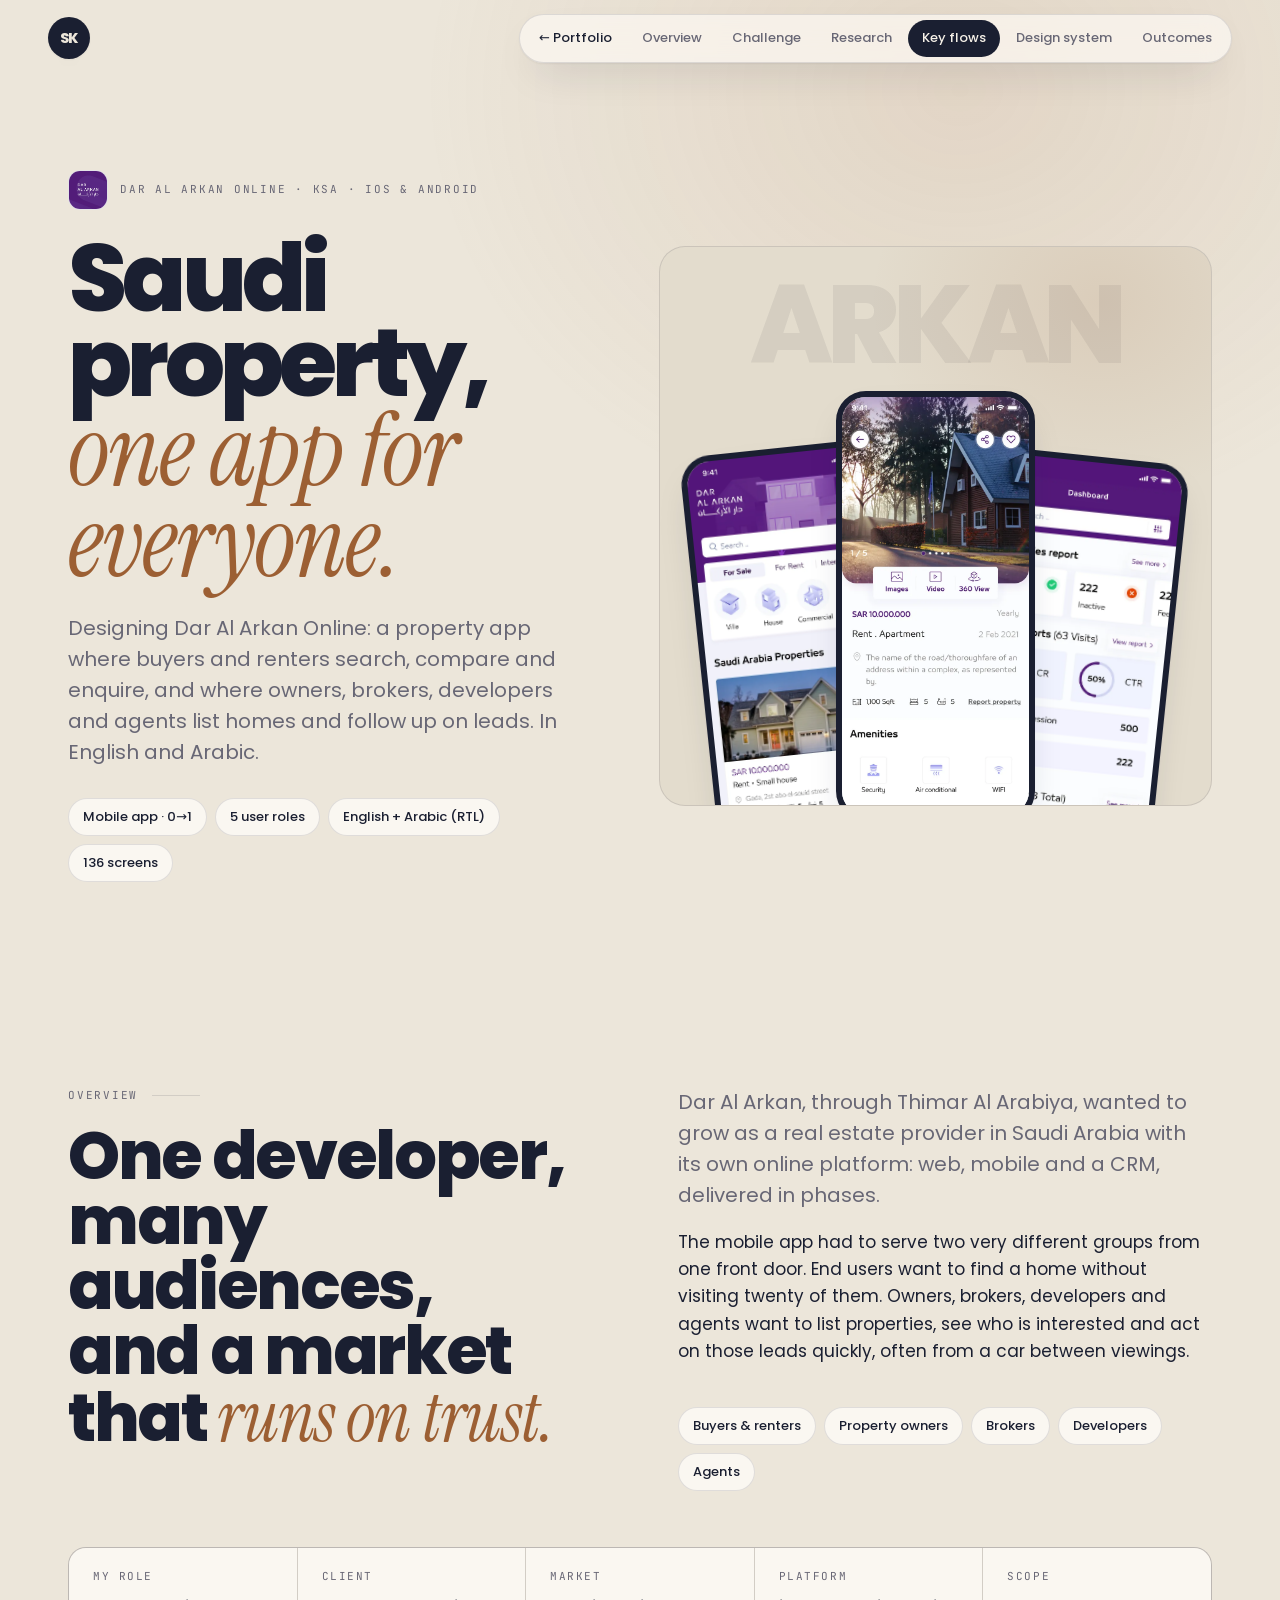
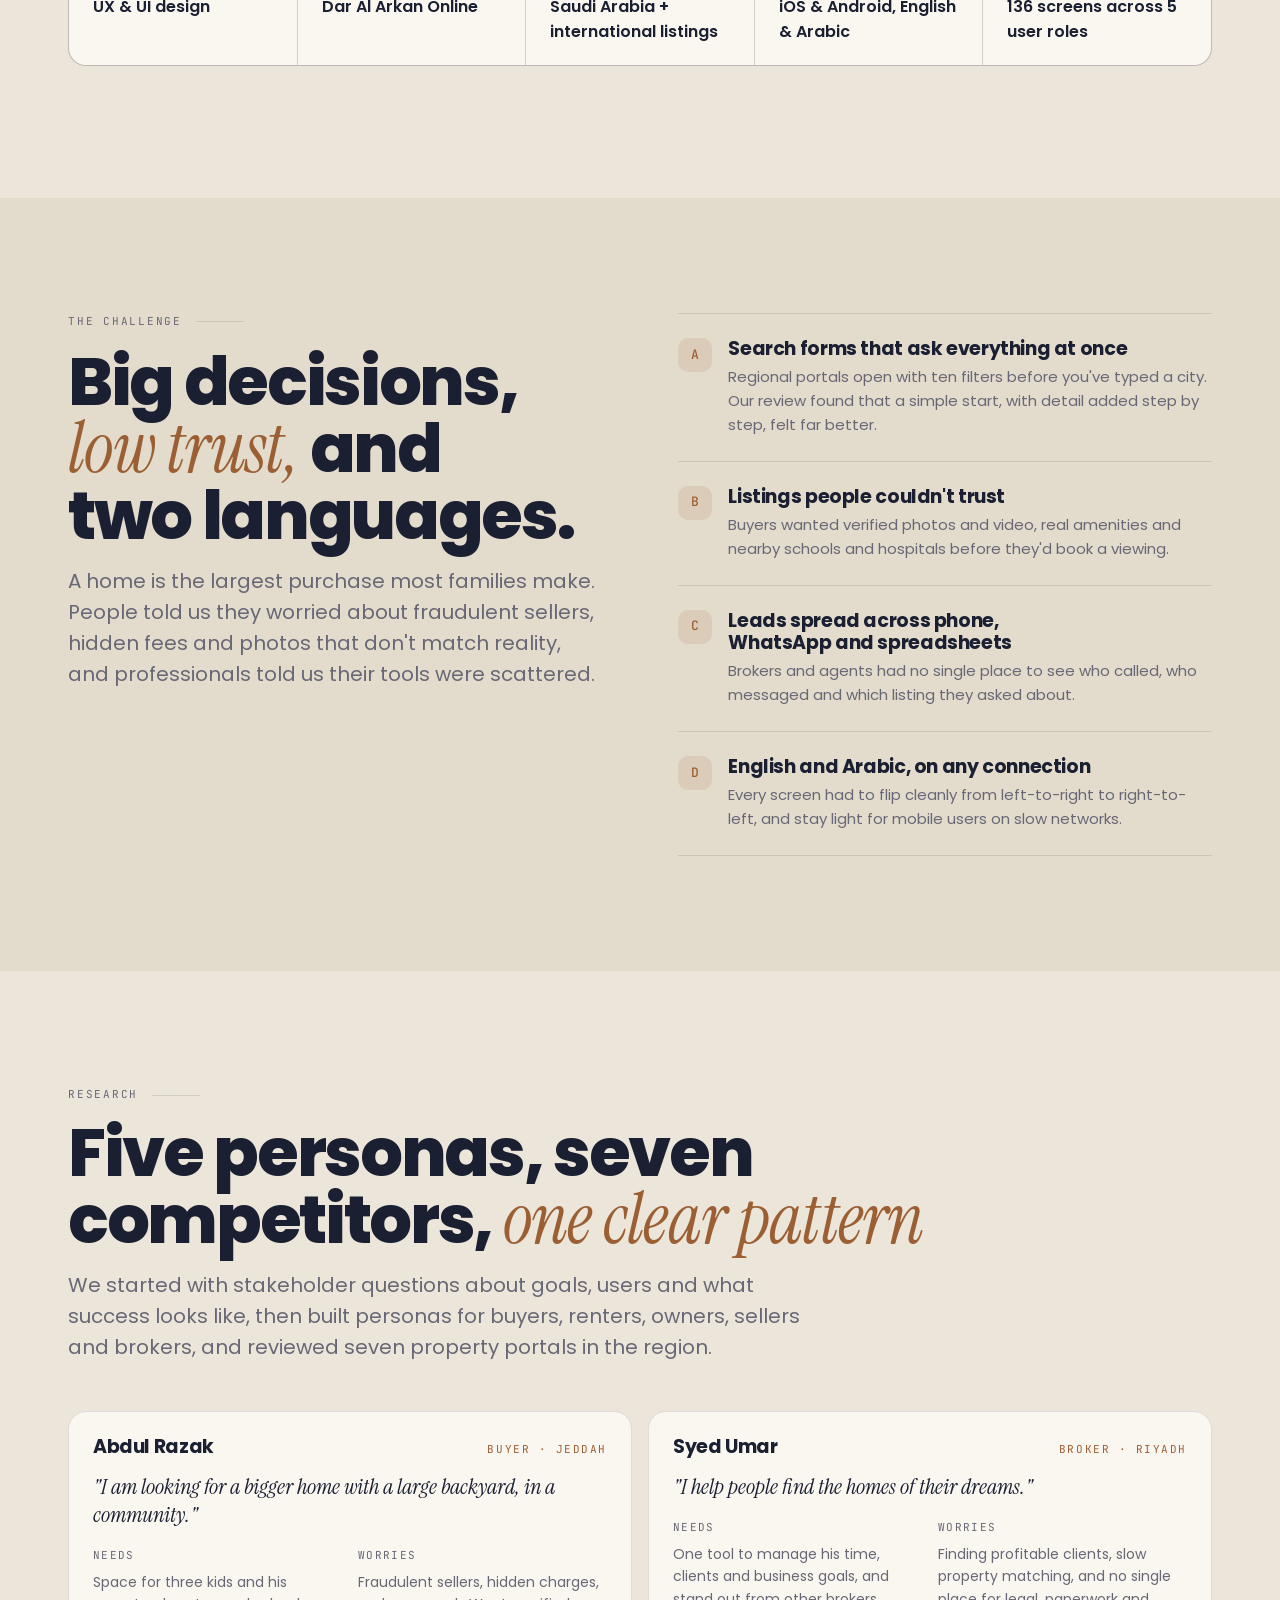
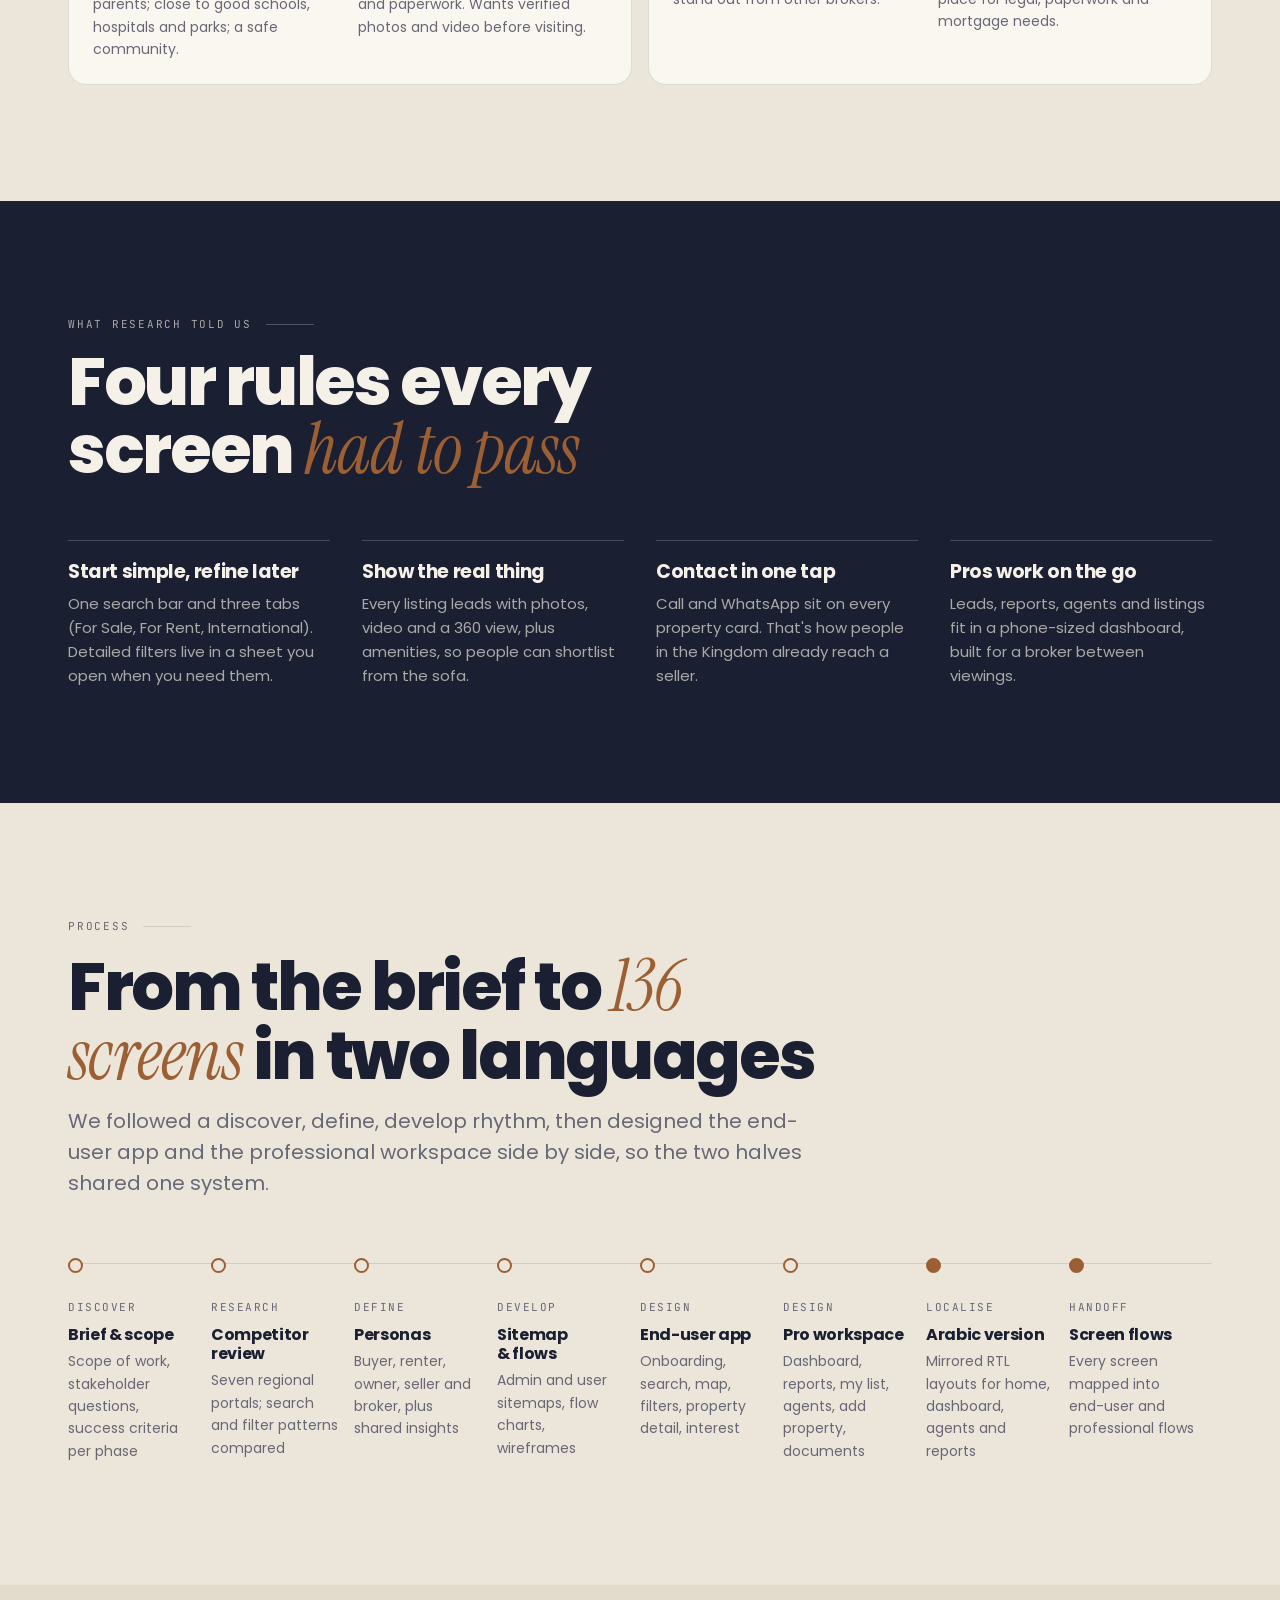
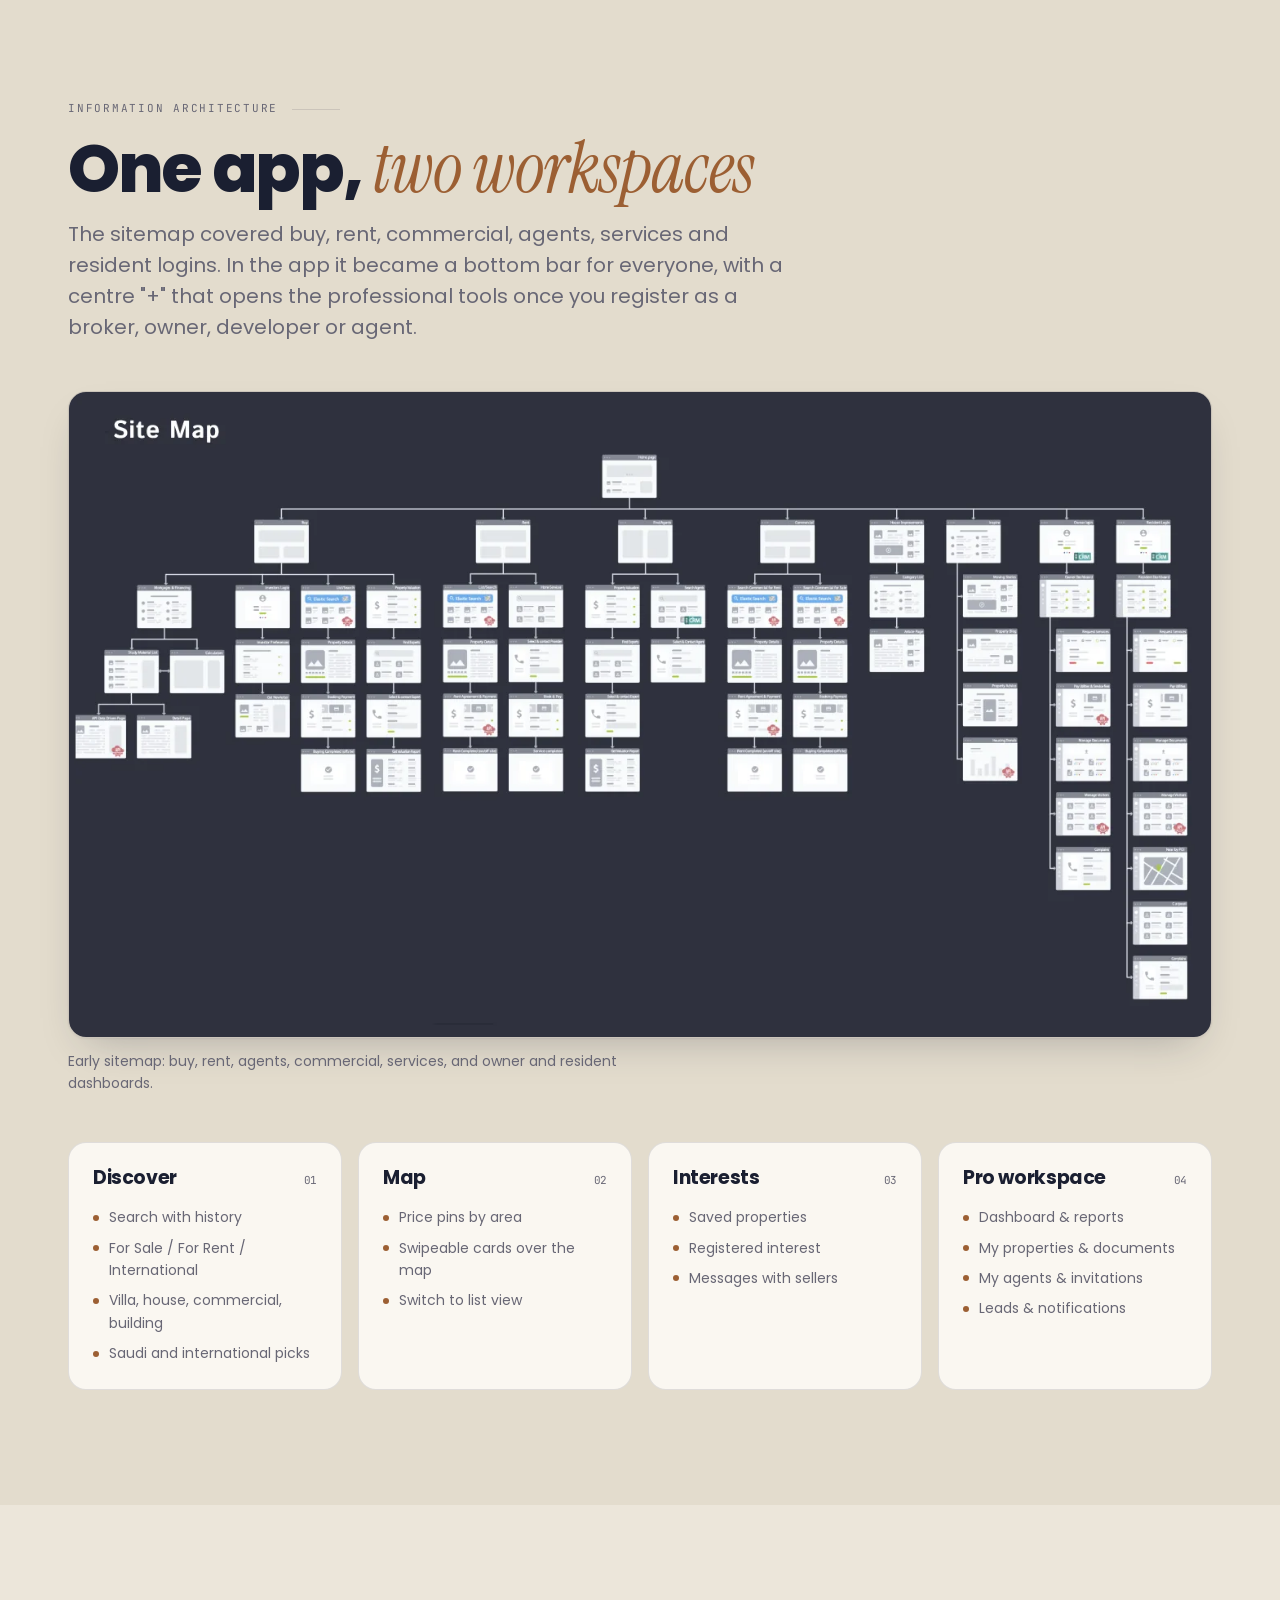
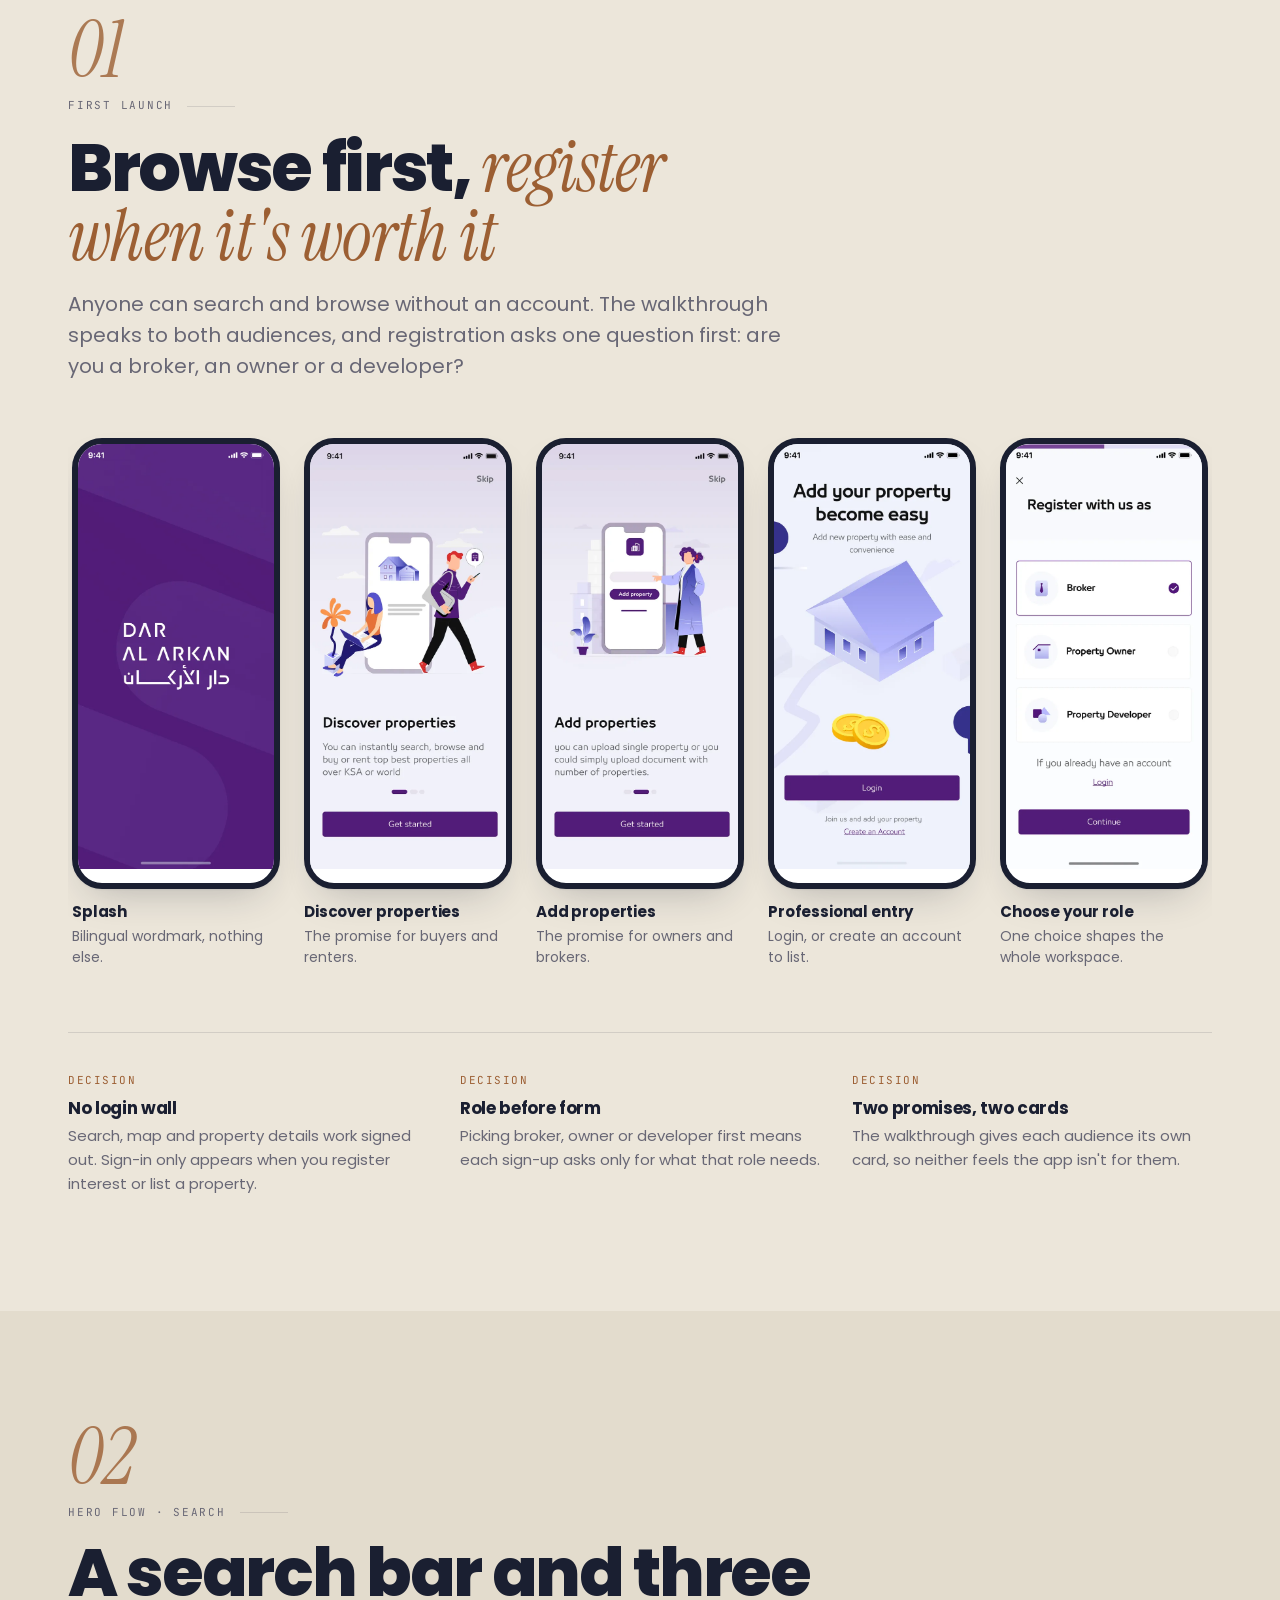
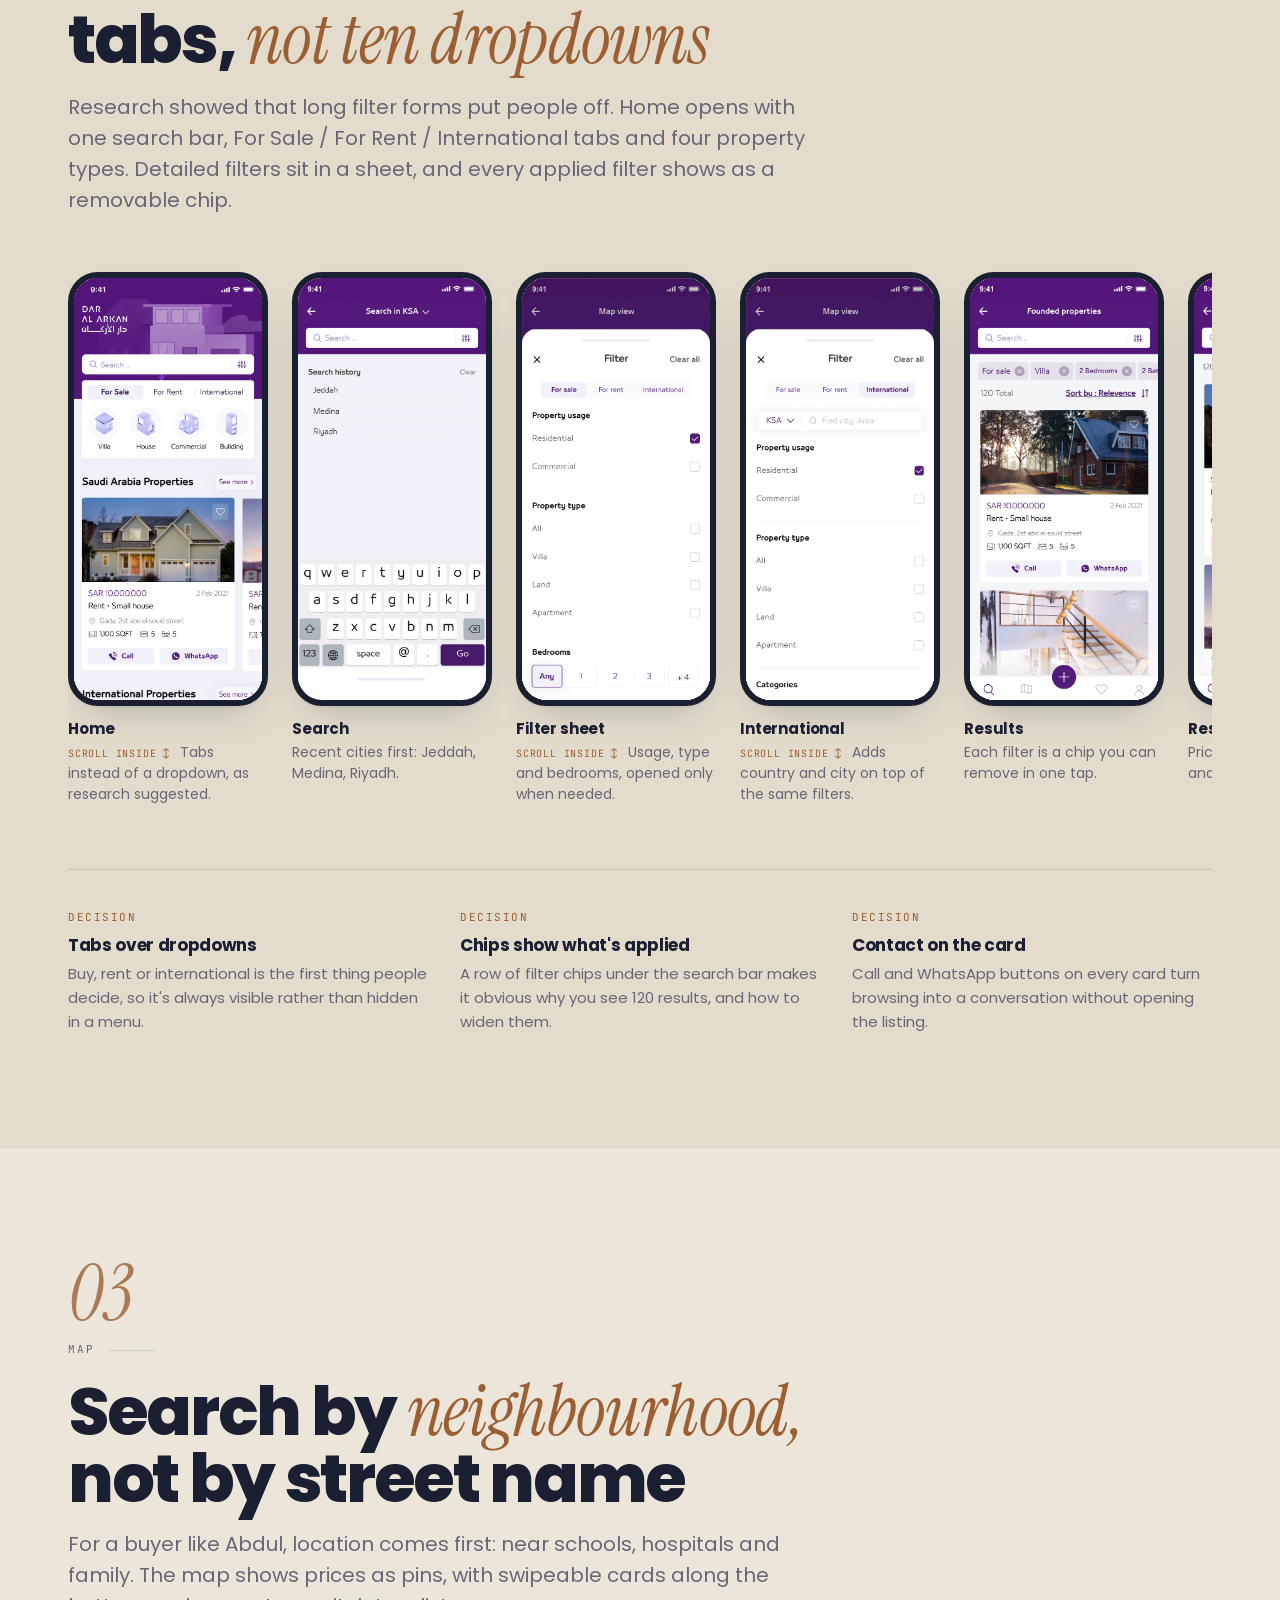
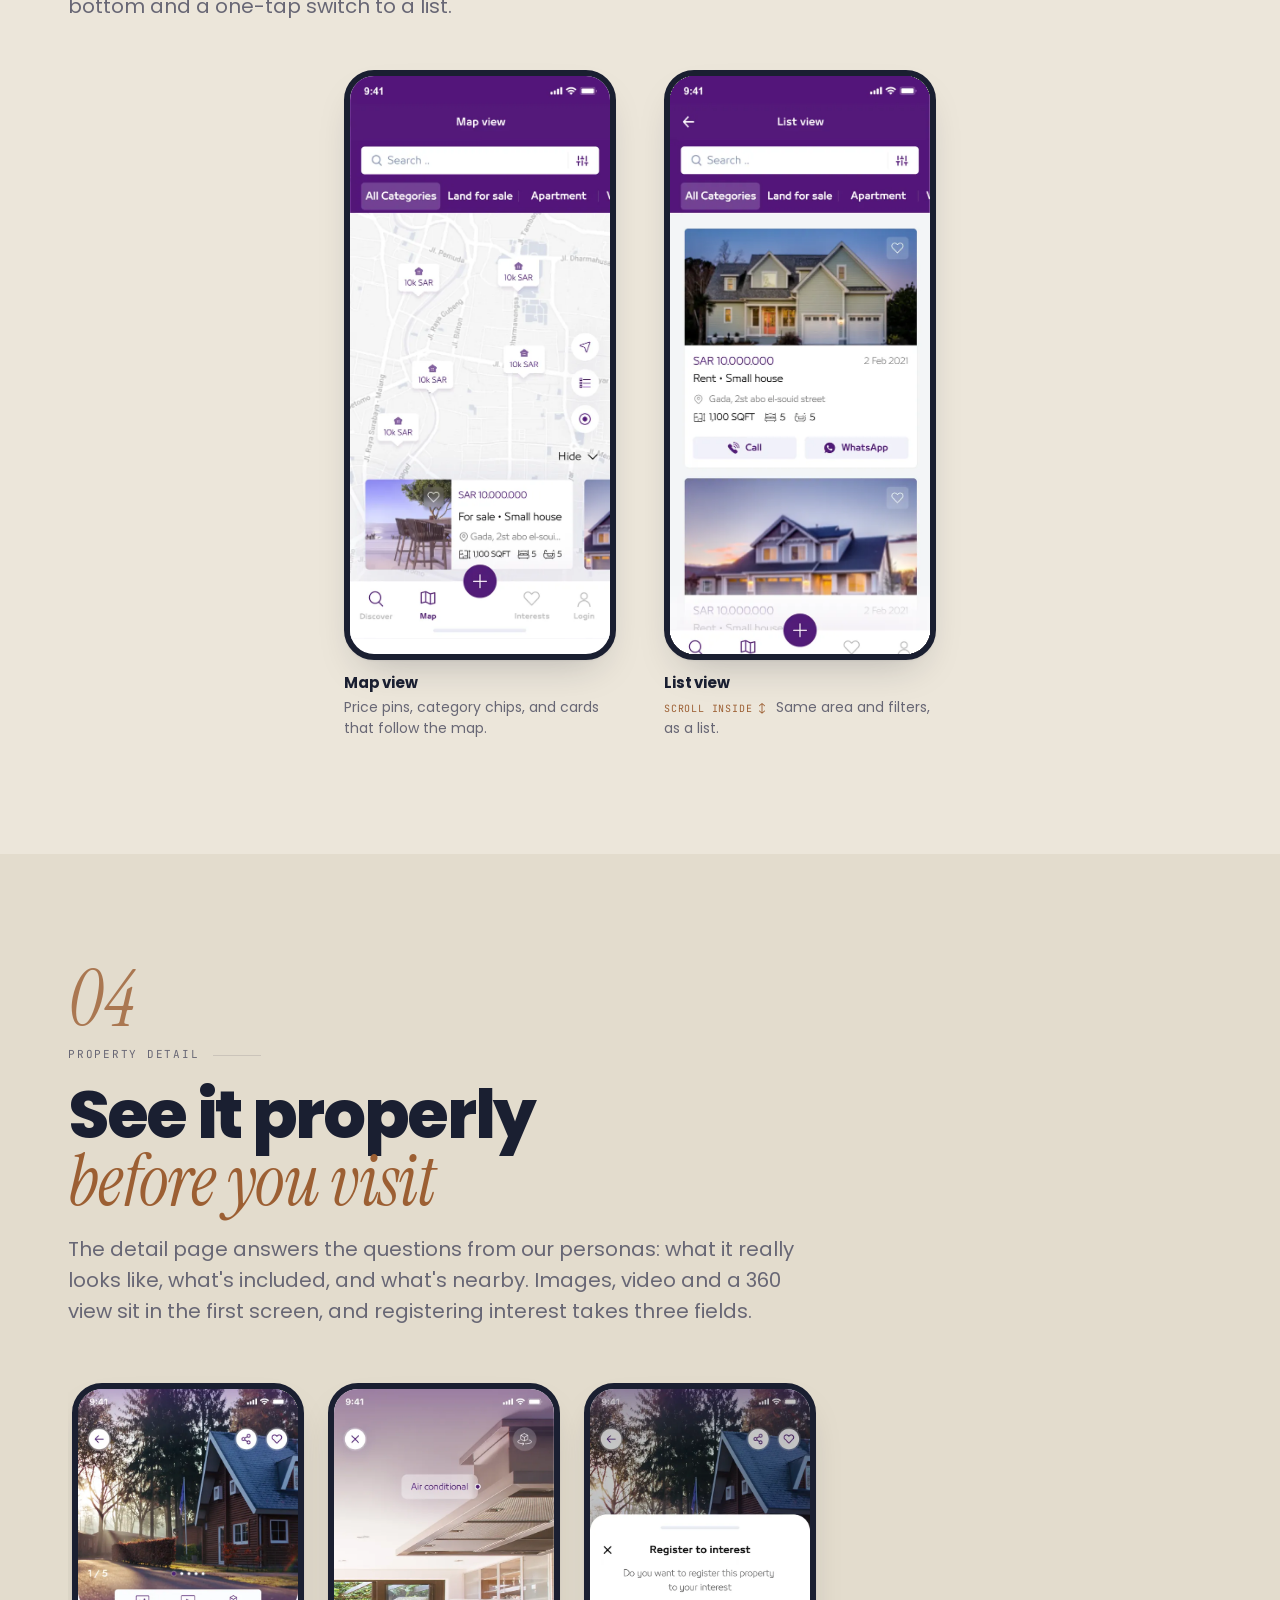
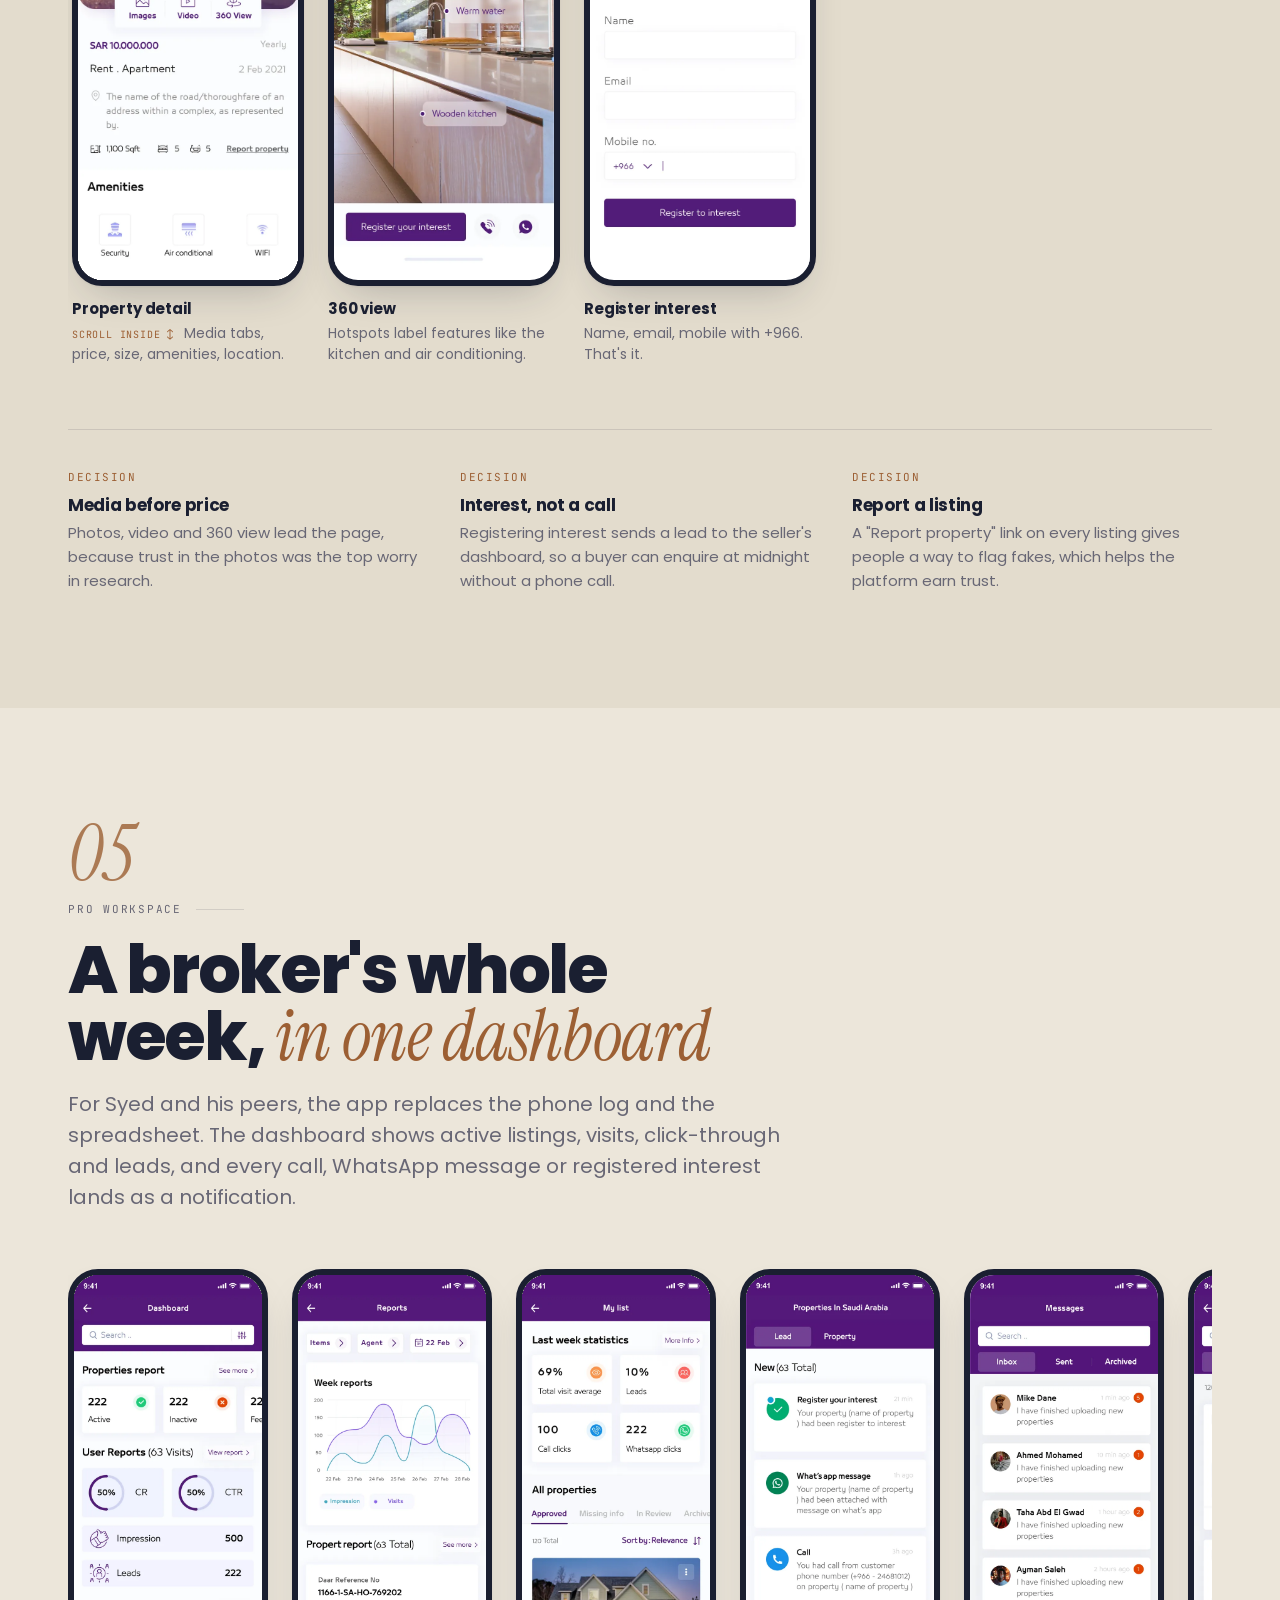
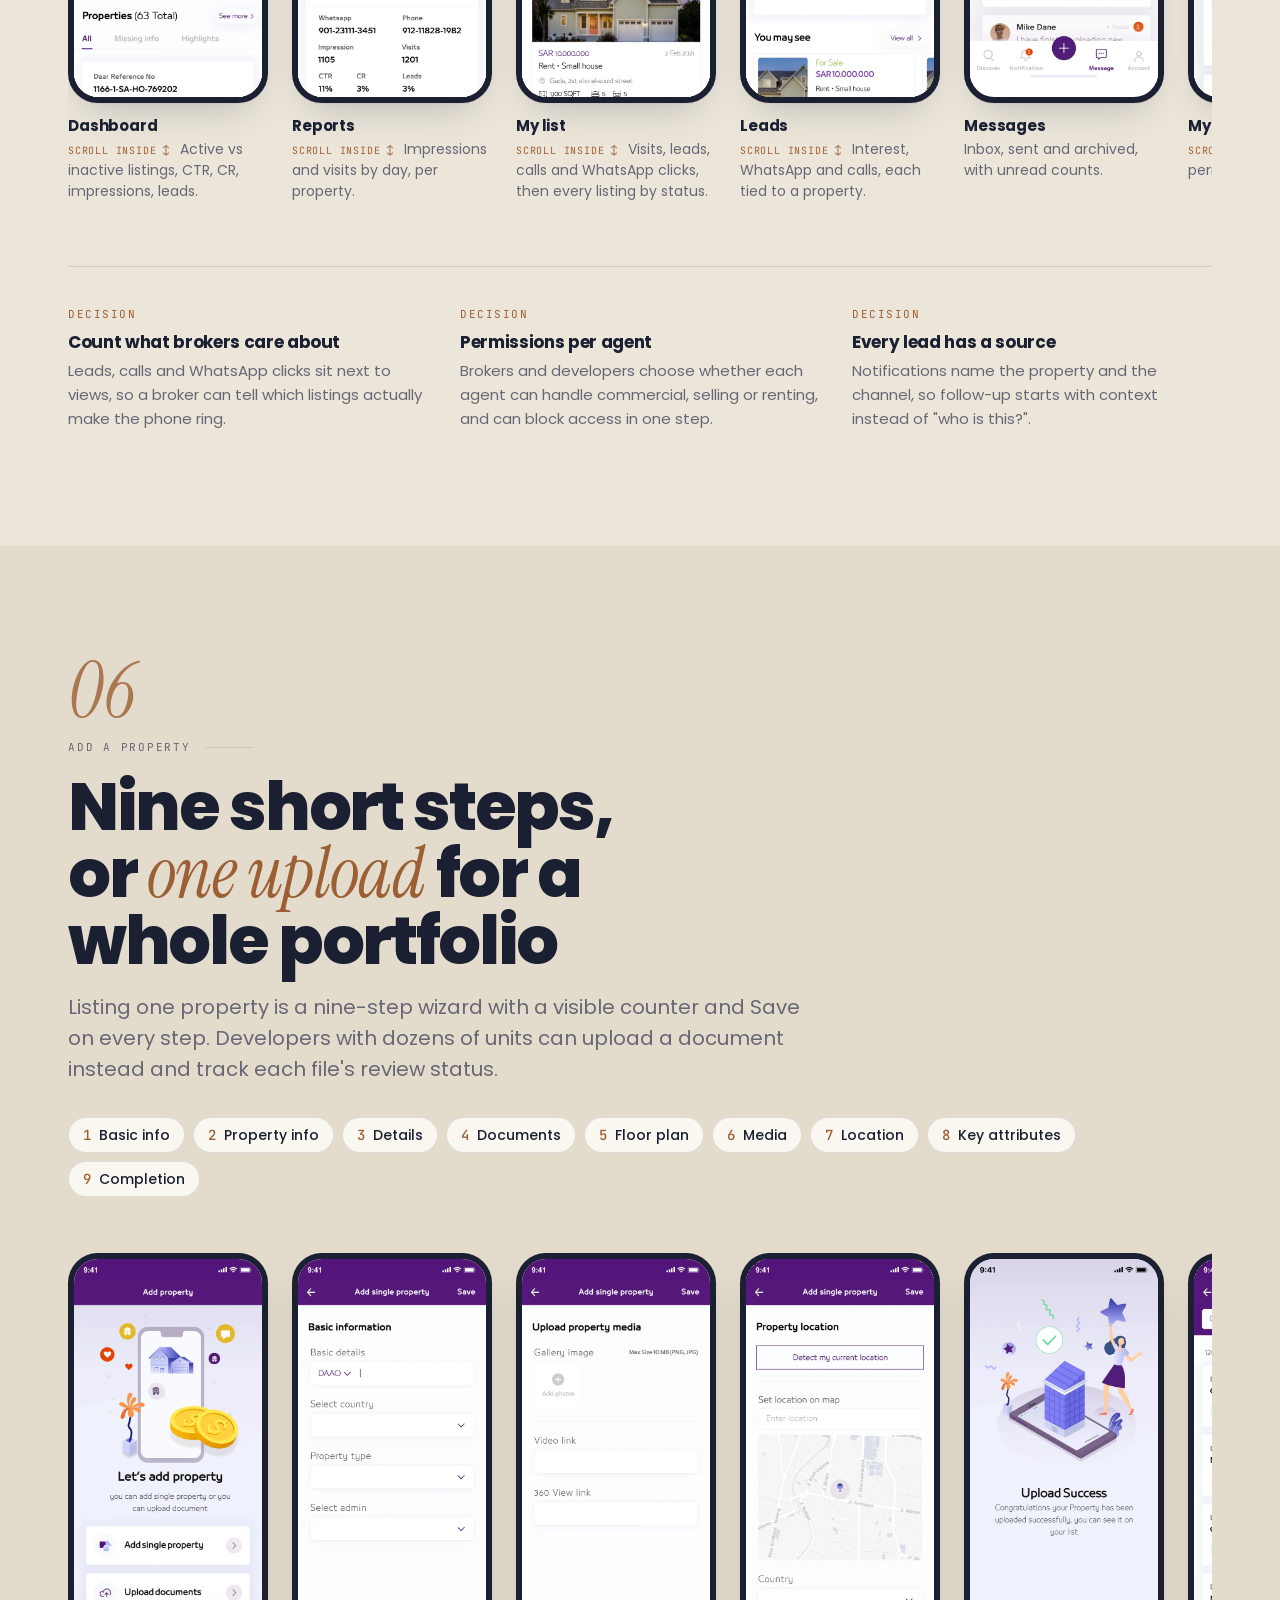
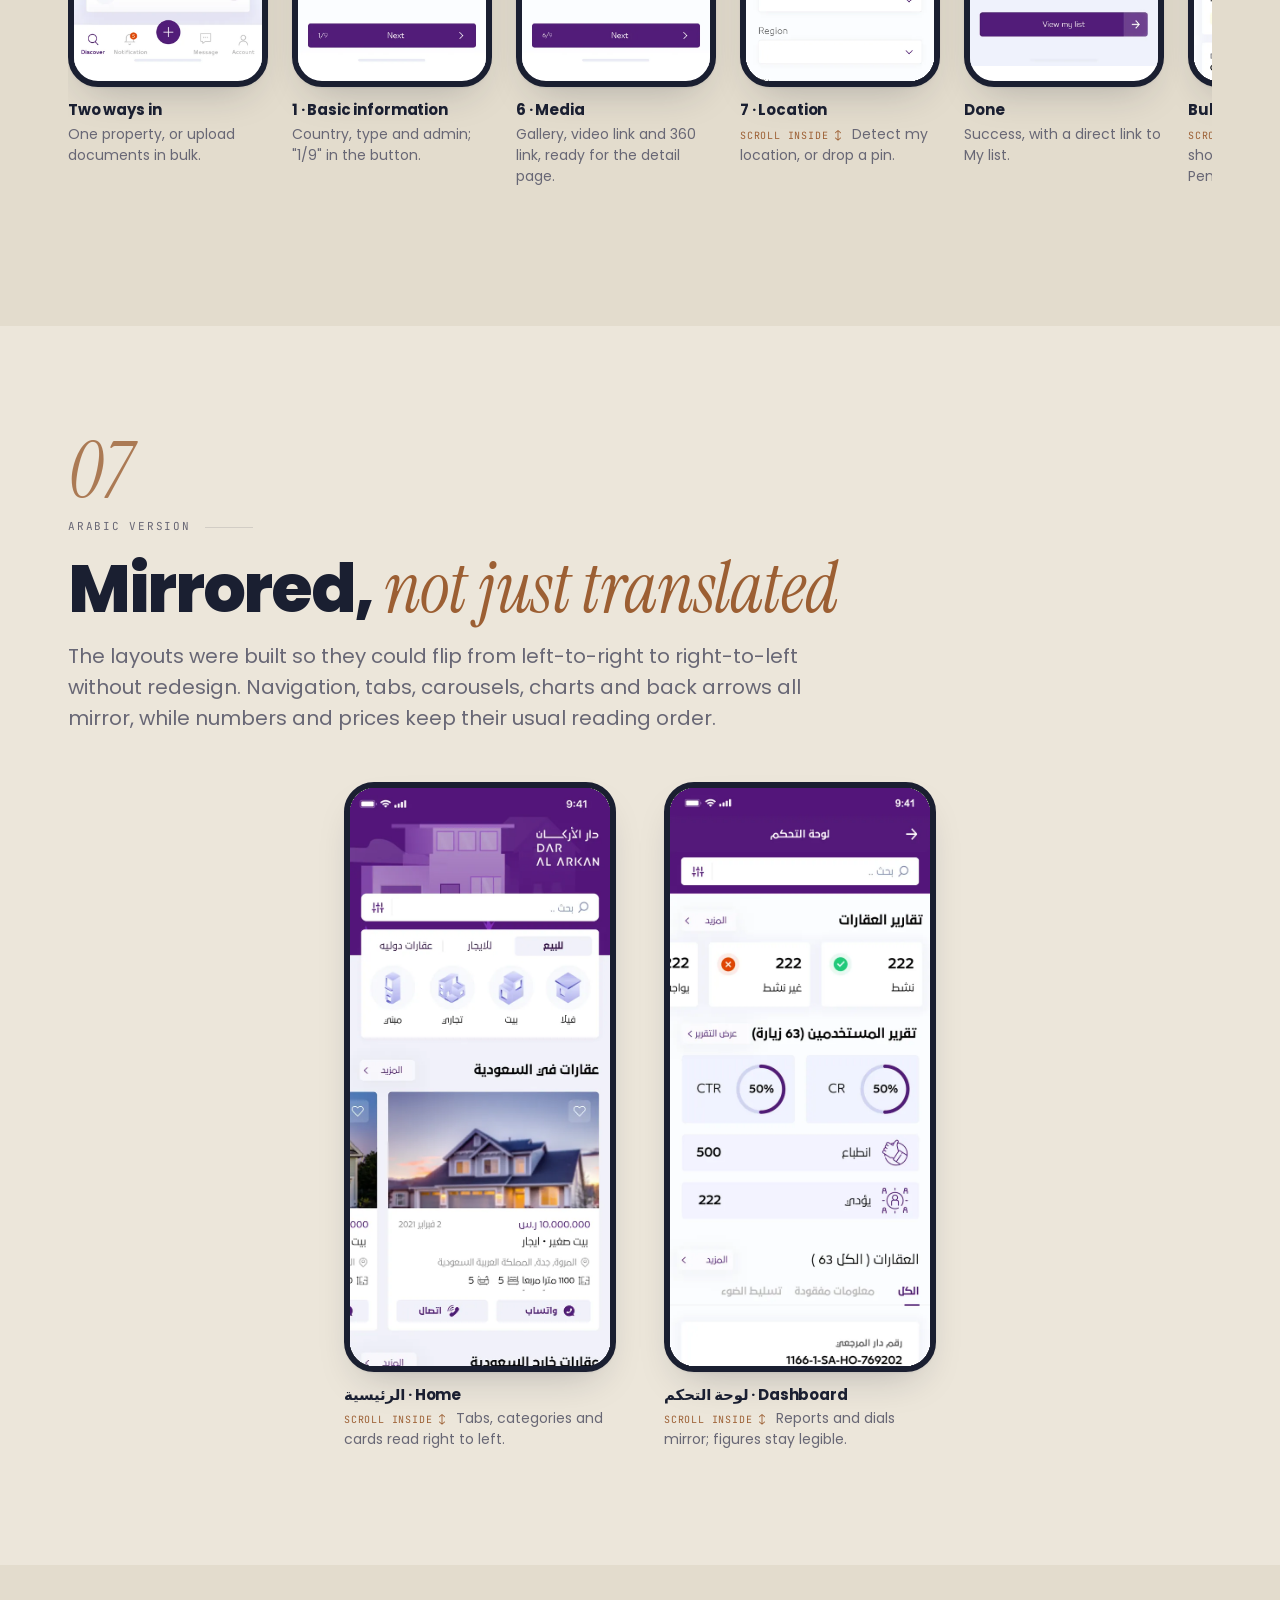
==== daa.html @ 2c3939ae "Add Dar Al Arkan property app case study New daa.html case study (research, personas, IA, six key fl" ====
<!doctype html>
<html lang="en">
<head>
  <meta charset="utf-8">
  <meta name="viewport" content="width=device-width,initial-scale=1,viewport-fit=cover">
  <meta name="description" content="Case study: designing the Dar Al Arkan Online property app for Saudi Arabia. Search, map and listings for buyers and renters, plus a lead and listing workspace for owners, brokers, developers and agents, in English and Arabic.">
  <style>html{color-scheme:light}body{margin:0}img{max-width:100%}</style>
  <title>Dar Al Arkan Case Study · Subhash Kapoor</title>
  <link rel="preconnect" href="https://fonts.googleapis.com">
  <link rel="preconnect" href="https://fonts.gstatic.com" crossorigin>
  <link rel="stylesheet" href="https://fonts.googleapis.com/css2?family=Poppins:wght@400;500;600;700;800&family=Instrument+Serif:ital@0;1&family=JetBrains+Mono:wght@400;500&display=swap">
  <link rel="stylesheet" href="sukoon.css">
  <style>
    /* Dar Al Arkan additions on top of the shared case-study styles */
    .fan::before{content:"ARKAN"}
    .personas{display:grid;grid-template-columns:repeat(2,minmax(0,1fr));gap:16px;margin-top:48px}
    .persona{background:var(--surface);border:1px solid var(--line);border-radius:var(--r-md);padding:24px;min-width:0}
    .persona .who{display:flex;justify-content:space-between;align-items:baseline;gap:12px;flex-wrap:wrap}
    .persona .who span{font-family:var(--f-mono);font-size:11px;letter-spacing:.14em;text-transform:uppercase;color:var(--accent)}
    .persona blockquote{margin:14px 0 0;font-family:var(--f-serif);font-style:italic;font-size:1.35rem;line-height:1.3}
    .persona dl{display:grid;grid-template-columns:repeat(2,minmax(0,1fr));gap:16px;margin:18px 0 0}
    .persona dt{font-family:var(--f-mono);font-size:11px;letter-spacing:.12em;text-transform:uppercase;color:var(--muted)}
    .persona dd{margin:6px 0 0;font-size:14px;color:var(--muted)}
    .sitemap{margin:48px 0 0;border-radius:var(--r-md);overflow:hidden;border:1px solid var(--line);box-shadow:var(--shadow)}
    .sitemap img{display:block;width:100%;height:auto}
    .sitemap-cap{font-size:14px;color:var(--muted);margin-top:12px}
    .roles{display:flex;flex-wrap:wrap;gap:8px;margin-top:24px}
    .rtl-label{font-family:var(--f-mono);font-size:11px;letter-spacing:.14em;color:var(--accent)}
    @media (max-width:720px){.personas{grid-template-columns:1fr}.persona dl{grid-template-columns:1fr}}
  </style>
</head>
<body>
<a class="skip" href="#main">Skip to content</a>
<header class="top">
  <a class="mark" href="index.html" aria-label="Back to portfolio">SK</a>
  <nav class="pill" aria-label="Case study sections">
    <a href="index.html#work" class="back">&larr; Portfolio</a>
    <a href="#overview" data-s="overview">Overview</a>
    <a href="#challenge" data-s="challenge">Challenge</a>
    <a href="#research" data-s="research">Research</a>
    <a href="#flows" data-s="flows">Key flows</a>
    <a href="#system" data-s="system">Design system</a>
    <a href="#outcomes" data-s="outcomes">Outcomes</a>
  </nav>
</header>

<main id="main">
  <header class="sk-hero">
    <div class="wrap">
      <div>
        <div class="brandmark"><img src="img/daa/d01.webp" alt="Dar Al Arkan splash screen" width="40" height="40" style="object-fit:cover"><span>Dar Al Arkan Online · KSA · iOS &amp; Android</span></div>
        <h1>Saudi property, <em>one app for everyone.</em></h1>
        <p class="lede">Designing Dar Al Arkan Online: a property app where buyers and renters search, compare and enquire, and where owners, brokers, developers and agents list homes and follow up on leads. In English and Arabic.</p>
        <div class="hero-meta">
          <span class="chip">Mobile app · 0→1</span><span class="chip">5 user roles</span><span class="chip">English + Arabic (RTL)</span><span class="chip">136 screens</span>
        </div>
      </div>
      <div class="fan" aria-label="Three key screens">
        <figure class="ph"><div class="scr"><img src="img/daa/d06.webp" alt="Home: search, For Sale / For Rent / International tabs and property cards"></div></figure>
        <figure class="ph"><div class="scr"><img src="img/daa/d14.webp" alt="Property detail with images, video and 360 view"></div></figure>
        <figure class="ph"><div class="scr"><img src="img/daa/d17.webp" alt="Owner dashboard with property and user reports"></div></figure>
      </div>
    </div>
  </header>

  <!-- OVERVIEW -->
  <section id="overview">
    <div class="wrap two">
      <div class="stack">
        <div class="eyebrow">Overview</div>
        <h2>One developer, many audiences, and a market that <em>runs on trust.</em></h2>
      </div>
      <div class="stack">
        <p class="lede">Dar Al Arkan, through Thimar Al Arabiya, wanted to grow as a real estate provider in Saudi Arabia with its own online platform: web, mobile and a CRM, delivered in phases.</p>
        <p>The mobile app had to serve two very different groups from one front door. End users want to find a home without visiting twenty of them. Owners, brokers, developers and agents want to list properties, see who is interested and act on those leads quickly, often from a car between viewings.</p>
        <div class="roles"><span class="chip">Buyers &amp; renters</span><span class="chip">Property owners</span><span class="chip">Brokers</span><span class="chip">Developers</span><span class="chip">Agents</span></div>
      </div>
    </div>
    <div class="wrap">
      <dl class="snap">
        <div><dt>My role</dt><dd>UX &amp; UI design</dd></div>
        <div><dt>Client</dt><dd>Dar Al Arkan Online</dd></div>
        <div><dt>Market</dt><dd>Saudi Arabia + international listings</dd></div>
        <div><dt>Platform</dt><dd>iOS &amp; Android, English &amp; Arabic</dd></div>
        <div><dt>Scope</dt><dd>136 screens across 5 user roles</dd></div>
      </dl>
    </div>
  </section>

  <!-- CHALLENGE -->
  <section id="challenge" class="alt">
    <div class="wrap two">
      <div class="stack">
        <div class="eyebrow">The challenge</div>
        <h2>Big decisions, <em>low trust,</em> and two languages.</h2>
        <p class="lede">A home is the largest purchase most families make. People told us they worried about fraudulent sellers, hidden fees and photos that don't match reality, and professionals told us their tools were scattered.</p>
      </div>
      <div class="pains">
        <div class="pain"><span class="k">A</span><div><h3>Search forms that ask everything at once</h3><p>Regional portals open with ten filters before you've typed a city. Our review found that a simple start, with detail added step by step, felt far better.</p></div></div>
        <div class="pain"><span class="k">B</span><div><h3>Listings people couldn't trust</h3><p>Buyers wanted verified photos and video, real amenities and nearby schools and hospitals before they'd book a viewing.</p></div></div>
        <div class="pain"><span class="k">C</span><div><h3>Leads spread across phone, WhatsApp and spreadsheets</h3><p>Brokers and agents had no single place to see who called, who messaged and which listing they asked about.</p></div></div>
        <div class="pain"><span class="k">D</span><div><h3>English and Arabic, on any connection</h3><p>Every screen had to flip cleanly from left-to-right to right-to-left, and stay light for mobile users on slow networks.</p></div></div>
      </div>
    </div>
  </section>

  <!-- RESEARCH -->
  <section id="research">
    <div class="wrap">
      <div class="eyebrow">Research</div>
      <h2 style="margin-top:16px;max-width:22ch">Five personas, seven competitors, <em>one clear pattern</em></h2>
      <p class="lede" style="margin-top:16px">We started with stakeholder questions about goals, users and what success looks like, then built personas for buyers, renters, owners, sellers and brokers, and reviewed seven property portals in the region.</p>
      <div class="personas">
        <div class="persona">
          <div class="who"><h3>Abdul Razak</h3><span>Buyer · Jeddah</span></div>
          <blockquote>"I am looking for a bigger home with a large backyard, in a community."</blockquote>
          <dl>
            <div><dt>Needs</dt><dd>Space for three kids and his parents; close to good schools, hospitals and parks; a safe community.</dd></div>
            <div><dt>Worries</dt><dd>Fraudulent sellers, hidden charges, and paperwork. Wants verified photos and video before visiting.</dd></div>
          </dl>
        </div>
        <div class="persona">
          <div class="who"><h3>Syed Umar</h3><span>Broker · Riyadh</span></div>
          <blockquote>"I help people find the homes of their dreams."</blockquote>
          <dl>
            <div><dt>Needs</dt><dd>One tool to manage his time, clients and business goals, and stand out from other brokers.</dd></div>
            <div><dt>Worries</dt><dd>Finding profitable clients, slow property matching, and no single place for legal, paperwork and mortgage needs.</dd></div>
          </dl>
        </div>
      </div>
    </div>
  </section>

  <!-- INSIGHTS -->
  <section id="principles" class="band">
    <div class="wrap">
      <div class="eyebrow">What research told us</div>
      <h2 style="margin-top:16px;max-width:20ch">Four rules every screen <em>had to pass</em></h2>
      <div class="principles">
        <div><h3>Start simple, refine later</h3><p>One search bar and three tabs (For Sale, For Rent, International). Detailed filters live in a sheet you open when you need them.</p></div>
        <div><h3>Show the real thing</h3><p>Every listing leads with photos, video and a 360 view, plus amenities, so people can shortlist from the sofa.</p></div>
        <div><h3>Contact in one tap</h3><p>Call and WhatsApp sit on every property card. That's how people in the Kingdom already reach a seller.</p></div>
        <div><h3>Pros work on the go</h3><p>Leads, reports, agents and listings fit in a phone-sized dashboard, built for a broker between viewings.</p></div>
      </div>
    </div>
  </section>

  <!-- PROCESS -->
  <section id="process">
    <div class="wrap">
      <div class="eyebrow">Process</div>
      <h2 style="margin-top:16px;max-width:22ch">From the brief to <em>136 screens</em> in two languages</h2>
      <p class="lede" style="margin-top:16px">We followed a discover, define, develop rhythm, then designed the end-user app and the professional workspace side by side, so the two halves shared one system.</p>
      <div class="tl" tabindex="0" aria-label="Project timeline">
        <div><span class="t">Discover</span><h3>Brief &amp; scope</h3><p>Scope of work, stakeholder questions, success criteria per phase</p></div>
        <div><span class="t">Research</span><h3>Competitor review</h3><p>Seven regional portals; search and filter patterns compared</p></div>
        <div><span class="t">Define</span><h3>Personas</h3><p>Buyer, renter, owner, seller and broker, plus shared insights</p></div>
        <div><span class="t">Develop</span><h3>Sitemap &amp; flows</h3><p>Admin and user sitemaps, flow charts, wireframes</p></div>
        <div><span class="t">Design</span><h3>End-user app</h3><p>Onboarding, search, map, filters, property detail, interest</p></div>
        <div><span class="t">Design</span><h3>Pro workspace</h3><p>Dashboard, reports, my list, agents, add property, documents</p></div>
        <div class="hot"><span class="t">Localise</span><h3>Arabic version</h3><p>Mirrored RTL layouts for home, dashboard, agents and reports</p></div>
        <div class="hot"><span class="t">Handoff</span><h3>Screen flows</h3><p>Every screen mapped into end-user and professional flows</p></div>
      </div>
    </div>
  </section>

  <!-- IA -->
  <section id="structure" class="alt">
    <div class="wrap">
      <div class="eyebrow">Information architecture</div>
      <h2 style="margin-top:16px;max-width:20ch">One app, <em>two workspaces</em></h2>
      <p class="lede" style="margin-top:16px">The sitemap covered buy, rent, commercial, agents, services and resident logins. In the app it became a bottom bar for everyone, with a centre "+" that opens the professional tools once you register as a broker, owner, developer or agent.</p>
      <figure class="sitemap"><img src="img/daa/sitemap.webp" alt="Sitemap for Dar Al Arkan Online covering buy, rent, find agents, commercial, home improvements, inspire, owner and resident logins" loading="lazy" width="1400" height="790"></figure>
      <p class="sitemap-cap">Early sitemap: buy, rent, agents, commercial, services, and owner and resident dashboards.</p>
      <div class="ia">
        <div><h3>Discover <span>01</span></h3><ul><li>Search with history</li><li>For Sale / For Rent / International</li><li>Villa, house, commercial, building</li><li>Saudi and international picks</li></ul></div>
        <div><h3>Map <span>02</span></h3><ul><li>Price pins by area</li><li>Swipeable cards over the map</li><li>Switch to list view</li></ul></div>
        <div><h3>Interests <span>03</span></h3><ul><li>Saved properties</li><li>Registered interest</li><li>Messages with sellers</li></ul></div>
        <div><h3>Pro workspace <span>04</span></h3><ul><li>Dashboard &amp; reports</li><li>My properties &amp; documents</li><li>My agents &amp; invitations</li><li>Leads &amp; notifications</li></ul></div>
      </div>
    </div>
  </section>

  <!-- CHAPTER 1 -->
  <section id="flows">
    <div class="wrap">
      <div class="chapter-head"><span class="chapter-num" aria-hidden="true">01</span>
        <div class="stack"><div class="eyebrow">First launch</div><h2>Browse first, <em>register when it's worth it</em></h2>
        <p class="lede">Anyone can search and browse without an account. The walkthrough speaks to both audiences, and registration asks one question first: are you a broker, an owner or a developer?</p></div></div>
      <div class="rail-wrap rail" tabindex="0" aria-label="Onboarding screens">
        <figure class="ph"><div class="scr"><img src="img/daa/d01.webp" alt="Splash" loading="lazy"></div><figcaption><b>Splash</b>Bilingual wordmark, nothing else.</figcaption></figure>
        <figure class="ph"><div class="scr"><img src="img/daa/d02.webp" alt="Walkthrough: discover properties" loading="lazy"></div><figcaption><b>Discover properties</b>The promise for buyers and renters.</figcaption></figure>
        <figure class="ph"><div class="scr"><img src="img/daa/d03.webp" alt="Walkthrough: add properties" loading="lazy"></div><figcaption><b>Add properties</b>The promise for owners and brokers.</figcaption></figure>
        <figure class="ph"><div class="scr"><img src="img/daa/d04.webp" alt="Add your property become easy" loading="lazy"></div><figcaption><b>Professional entry</b>Login, or create an account to list.</figcaption></figure>
        <figure class="ph"><div class="scr"><img src="img/daa/d05.webp" alt="Register with us as broker, owner or developer" loading="lazy"></div><figcaption><b>Choose your role</b>One choice shapes the whole workspace.</figcaption></figure>
      </div>
      <div class="decisions">
        <div><span class="tag">Decision</span><h3>No login wall</h3><p>Search, map and property details work signed out. Sign-in only appears when you register interest or list a property.</p></div>
        <div><span class="tag">Decision</span><h3>Role before form</h3><p>Picking broker, owner or developer first means each sign-up asks only for what that role needs.</p></div>
        <div><span class="tag">Decision</span><h3>Two promises, two cards</h3><p>The walkthrough gives each audience its own card, so neither feels the app isn't for them.</p></div>
      </div>
    </div>
  </section>

  <!-- CHAPTER 2 -->
  <section id="search" class="alt">
    <div class="wrap">
      <div class="chapter-head"><span class="chapter-num" aria-hidden="true">02</span>
        <div class="stack"><div class="eyebrow">Hero flow · Search</div><h2>A search bar and three tabs, <em>not ten dropdowns</em></h2>
        <p class="lede">Research showed that long filter forms put people off. Home opens with one search bar, For Sale / For Rent / International tabs and four property types. Detailed filters sit in a sheet, and every applied filter shows as a removable chip.</p></div></div>
      <div class="rail-wrap rail" tabindex="0" aria-label="Search and filter screens">
        <figure class="ph"><div class="scr tall" tabindex="0"><img src="img/daa/d06.webp" alt="Home with search, tabs and property cards" loading="lazy"></div><figcaption><b>Home</b><span class="scrollhint">SCROLL INSIDE ↕</span> Tabs instead of a dropdown, as research suggested.</figcaption></figure>
        <figure class="ph"><div class="scr"><img src="img/daa/d07.webp" alt="Search with recent cities" loading="lazy"></div><figcaption><b>Search</b>Recent cities first: Jeddah, Medina, Riyadh.</figcaption></figure>
        <figure class="ph"><div class="scr tall" tabindex="0"><img src="img/daa/d11.webp" alt="Filter sheet for sale, residential" loading="lazy"></div><figcaption><b>Filter sheet</b><span class="scrollhint">SCROLL INSIDE ↕</span> Usage, type and bedrooms, opened only when needed.</figcaption></figure>
        <figure class="ph"><div class="scr tall" tabindex="0"><img src="img/daa/d12.webp" alt="International filter with country and city" loading="lazy"></div><figcaption><b>International</b><span class="scrollhint">SCROLL INSIDE ↕</span> Adds country and city on top of the same filters.</figcaption></figure>
        <figure class="ph"><div class="scr"><img src="img/daa/d13.webp" alt="Filtered results with chips" loading="lazy"></div><figcaption><b>Results</b>Each filter is a chip you can remove in one tap.</figcaption></figure>
        <figure class="ph"><div class="scr"><img src="img/daa/d08.webp" alt="Search results list" loading="lazy"></div><figcaption><b>Result cards</b>Price, size, rooms, then Call and WhatsApp.</figcaption></figure>
      </div>
      <div class="decisions">
        <div><span class="tag">Decision</span><h3>Tabs over dropdowns</h3><p>Buy, rent or international is the first thing people decide, so it's always visible rather than hidden in a menu.</p></div>
        <div><span class="tag">Decision</span><h3>Chips show what's applied</h3><p>A row of filter chips under the search bar makes it obvious why you see 120 results, and how to widen them.</p></div>
        <div><span class="tag">Decision</span><h3>Contact on the card</h3><p>Call and WhatsApp buttons on every card turn browsing into a conversation without opening the listing.</p></div>
      </div>
    </div>
  </section>

  <!-- CHAPTER 3 -->
  <section id="map">
    <div class="wrap">
      <div class="chapter-head"><span class="chapter-num" aria-hidden="true">03</span>
        <div class="stack"><div class="eyebrow">Map</div><h2>Search by <em>neighbourhood,</em> not by street name</h2>
        <p class="lede">For a buyer like Abdul, location comes first: near schools, hospitals and family. The map shows prices as pins, with swipeable cards along the bottom and a one-tap switch to a list.</p></div></div>
      <div class="ba">
        <figure class="ph"><div class="scr"><img src="img/daa/d09.webp" alt="Map view with price pins and property cards" loading="lazy"></div><figcaption><b>Map view</b>Price pins, category chips, and cards that follow the map.</figcaption></figure>
        <figure class="ph"><div class="scr tall" tabindex="0"><img src="img/daa/d10.webp" alt="List view of the same area" loading="lazy"></div><figcaption><b>List view</b><span class="scrollhint">SCROLL INSIDE ↕</span> Same area and filters, as a list.</figcaption></figure>
      </div>
    </div>
  </section>

  <!-- CHAPTER 4 -->
  <section id="detail" class="alt">
    <div class="wrap">
      <div class="chapter-head"><span class="chapter-num" aria-hidden="true">04</span>
        <div class="stack"><div class="eyebrow">Property detail</div><h2>See it properly <em>before you visit</em></h2>
        <p class="lede">The detail page answers the questions from our personas: what it really looks like, what's included, and what's nearby. Images, video and a 360 view sit in the first screen, and registering interest takes three fields.</p></div></div>
      <div class="rail-wrap rail" tabindex="0" aria-label="Property detail screens">
        <figure class="ph"><div class="scr tall" tabindex="0"><img src="img/daa/d14.webp" alt="Property detail page" loading="lazy"></div><figcaption><b>Property detail</b><span class="scrollhint">SCROLL INSIDE ↕</span> Media tabs, price, size, amenities, location.</figcaption></figure>
        <figure class="ph"><div class="scr"><img src="img/daa/d15.webp" alt="360 view with labelled hotspots" loading="lazy"></div><figcaption><b>360 view</b>Hotspots label features like the kitchen and air conditioning.</figcaption></figure>
        <figure class="ph"><div class="scr"><img src="img/daa/d16.webp" alt="Register to interest sheet" loading="lazy"></div><figcaption><b>Register interest</b>Name, email, mobile with +966. That's it.</figcaption></figure>
      </div>
      <div class="decisions">
        <div><span class="tag">Decision</span><h3>Media before price</h3><p>Photos, video and 360 view lead the page, because trust in the photos was the top worry in research.</p></div>
        <div><span class="tag">Decision</span><h3>Interest, not a call</h3><p>Registering interest sends a lead to the seller's dashboard, so a buyer can enquire at midnight without a phone call.</p></div>
        <div><span class="tag">Decision</span><h3>Report a listing</h3><p>A "Report property" link on every listing gives people a way to flag fakes, which helps the platform earn trust.</p></div>
      </div>
    </div>
  </section>

  <!-- CHAPTER 5 -->
  <section id="pro">
    <div class="wrap">
      <div class="chapter-head"><span class="chapter-num" aria-hidden="true">05</span>
        <div class="stack"><div class="eyebrow">Pro workspace</div><h2>A broker's whole week, <em>in one dashboard</em></h2>
        <p class="lede">For Syed and his peers, the app replaces the phone log and the spreadsheet. The dashboard shows active listings, visits, click-through and leads, and every call, WhatsApp message or registered interest lands as a notification.</p></div></div>
      <div class="rail-wrap rail" tabindex="0" aria-label="Professional workspace screens">
        <figure class="ph"><div class="scr tall" tabindex="0"><img src="img/daa/d17.webp" alt="Dashboard with property and user reports" loading="lazy"></div><figcaption><b>Dashboard</b><span class="scrollhint">SCROLL INSIDE ↕</span> Active vs inactive listings, CTR, CR, impressions, leads.</figcaption></figure>
        <figure class="ph"><div class="scr tall" tabindex="0"><img src="img/daa/d18.webp" alt="Weekly reports chart" loading="lazy"></div><figcaption><b>Reports</b><span class="scrollhint">SCROLL INSIDE ↕</span> Impressions and visits by day, per property.</figcaption></figure>
        <figure class="ph"><div class="scr tall" tabindex="0"><img src="img/daa/d21.webp" alt="My list with weekly statistics" loading="lazy"></div><figcaption><b>My list</b><span class="scrollhint">SCROLL INSIDE ↕</span> Visits, leads, calls and WhatsApp clicks, then every listing by status.</figcaption></figure>
        <figure class="ph"><div class="scr tall" tabindex="0"><img src="img/daa/d22.webp" alt="Lead notifications" loading="lazy"></div><figcaption><b>Leads</b><span class="scrollhint">SCROLL INSIDE ↕</span> Interest, WhatsApp and calls, each tied to a property.</figcaption></figure>
        <figure class="ph"><div class="scr"><img src="img/daa/d23.webp" alt="Messages inbox" loading="lazy"></div><figcaption><b>Messages</b>Inbox, sent and archived, with unread counts.</figcaption></figure>
        <figure class="ph"><div class="scr tall" tabindex="0"><img src="img/daa/d19.webp" alt="My agents list" loading="lazy"></div><figcaption><b>My agents</b><span class="scrollhint">SCROLL INSIDE ↕</span> Status and permissions for each agent.</figcaption></figure>
        <figure class="ph"><div class="scr"><img src="img/daa/d20.webp" alt="Invite an agent by email" loading="lazy"></div><figcaption><b>Invite an agent</b>One email field; the agent finishes their own sign-up.</figcaption></figure>
      </div>
      <div class="decisions">
        <div><span class="tag">Decision</span><h3>Count what brokers care about</h3><p>Leads, calls and WhatsApp clicks sit next to views, so a broker can tell which listings actually make the phone ring.</p></div>
        <div><span class="tag">Decision</span><h3>Permissions per agent</h3><p>Brokers and developers choose whether each agent can handle commercial, selling or renting, and can block access in one step.</p></div>
        <div><span class="tag">Decision</span><h3>Every lead has a source</h3><p>Notifications name the property and the channel, so follow-up starts with context instead of "who is this?".</p></div>
      </div>
    </div>
  </section>

  <!-- CHAPTER 6 -->
  <section id="listing" class="alt">
    <div class="wrap">
      <div class="chapter-head"><span class="chapter-num" aria-hidden="true">06</span>
        <div class="stack"><div class="eyebrow">Add a property</div><h2>Nine short steps, or <em>one upload</em> for a whole portfolio</h2>
        <p class="lede">Listing one property is a nine-step wizard with a visible counter and Save on every step. Developers with dozens of units can upload a document instead and track each file's review status.</p></div></div>
      <div class="steps"><span><b>1</b>Basic info</span><span><b>2</b>Property info</span><span><b>3</b>Details</span><span><b>4</b>Documents</span><span><b>5</b>Floor plan</span><span><b>6</b>Media</span><span><b>7</b>Location</span><span><b>8</b>Key attributes</span><span><b>9</b>Completion</span></div>
      <div class="rail-wrap rail" tabindex="0" aria-label="Add property screens">
        <figure class="ph"><div class="scr"><img src="img/daa/d24.webp" alt="Add property: single or upload documents" loading="lazy"></div><figcaption><b>Two ways in</b>One property, or upload documents in bulk.</figcaption></figure>
        <figure class="ph"><div class="scr"><img src="img/daa/d25.webp" alt="Step 1 basic information" loading="lazy"></div><figcaption><b>1 · Basic information</b>Country, type and admin; "1/9" in the button.</figcaption></figure>
        <figure class="ph"><div class="scr"><img src="img/daa/d26.webp" alt="Step 6 upload property media" loading="lazy"></div><figcaption><b>6 · Media</b>Gallery, video link and 360 link, ready for the detail page.</figcaption></figure>
        <figure class="ph"><div class="scr tall" tabindex="0"><img src="img/daa/d27.webp" alt="Step 7 property location" loading="lazy"></div><figcaption><b>7 · Location</b><span class="scrollhint">SCROLL INSIDE ↕</span> Detect my location, or drop a pin.</figcaption></figure>
        <figure class="ph"><div class="scr"><img src="img/daa/d28.webp" alt="Upload success" loading="lazy"></div><figcaption><b>Done</b>Success, with a direct link to My list.</figcaption></figure>
        <figure class="ph"><div class="scr tall" tabindex="0"><img src="img/daa/d29.webp" alt="Manage documents with status" loading="lazy"></div><figcaption><b>Bulk documents</b><span class="scrollhint">SCROLL INSIDE ↕</span> Each file shows Completed or Pending.</figcaption></figure>
      </div>
    </div>
  </section>

  <!-- ARABIC -->
  <section id="arabic">
    <div class="wrap">
      <div class="chapter-head"><span class="chapter-num" aria-hidden="true">07</span>
        <div class="stack"><div class="eyebrow">Arabic version</div><h2>Mirrored, <em>not just translated</em></h2>
        <p class="lede">The layouts were built so they could flip from left-to-right to right-to-left without redesign. Navigation, tabs, carousels, charts and back arrows all mirror, while numbers and prices keep their usual reading order.</p></div></div>
      <div class="ba">
        <figure class="ph"><div class="scr tall" tabindex="0"><img src="img/daa/d30.webp" alt="Arabic home screen, right-to-left" loading="lazy"></div><figcaption><b>الرئيسية · Home</b><span class="scrollhint">SCROLL INSIDE ↕</span> Tabs, categories and cards read right to left.</figcaption></figure>
        <figure class="ph"><div class="scr tall" tabindex="0"><img src="img/daa/d31.webp" alt="Arabic dashboard, right-to-left" loading="lazy"></div><figcaption><b>لوحة التحكم · Dashboard</b><span class="scrollhint">SCROLL INSIDE ↕</span> Reports and dials mirror; figures stay legible.</figcaption></figure>
      </div>
    </div>
  </section>

  <!-- SYSTEM -->
  <section id="system" class="alt">
    <div class="wrap">
      <div class="eyebrow">Design language</div>
      <h2 style="margin-top:16px;max-width:20ch">One deep plum, <em>photos do the rest</em></h2>
      <p class="lede" style="margin-top:16px">A clean, light layout kept the code simple, the app fast on slow networks and the focus on the property photos, which Dar Al Arkan controls end to end.</p>
      <div class="swatches">
        <div class="sw"><i style="background:#521C78"></i><div>Arkan Plum<code>#521C78 · primary</code></div></div>
        <div class="sw"><i style="background:#F1F1F9"></i><div>Mist<code>#F1F1F9 · surfaces</code></div></div>
        <div class="sw"><i style="background:#FFFFFF;box-shadow:inset 0 0 0 1px var(--line)"></i><div>White<code>#FFFFFF · cards</code></div></div>
        <div class="sw"><i style="background:#25D366"></i><div>WhatsApp Green<code>#25D366 · contact only</code></div></div>
        <div class="sw"><i style="background:#1A1A1A"></i><div>Ink<code>#1A1A1A · text</code></div></div>
      </div>
      <div class="comps">
        <div><h3>Property card</h3><p>Photo, save heart, price, type, address, size, bedrooms and bathrooms, then Call and WhatsApp. The same card appears on home, search, map and lists.</p></div>
        <div><h3>Filter sheet + chips</h3><p>A bottom sheet with tabs for sale, rent and international, and chips under the search bar for whatever's applied.</p></div>
        <div><h3>Centre "+" action</h3><p>A raised plum button in the tab bar. For professionals it adds a property; for everyone else it leads to registration.</p></div>
      </div>
    </div>
  </section>

  <!-- OUTCOMES -->
  <section id="outcomes">
    <div class="wrap two">
      <div class="stack">
        <div class="eyebrow">Outcomes</div>
        <h2>What we <em>delivered</em></h2>
        <p class="lede">A complete, bilingual app design for both sides of the market, mapped screen by screen into flows for handoff.</p>
        <div class="outcomes" style="grid-template-columns:1fr 1fr">
          <div><div class="n">136</div><p>screens across end-user and professional flows</p></div>
          <div><div class="n">5</div><p>user roles served from one app and one design system</p></div>
          <div><div class="n">2</div><p>languages, English and Arabic, with full right-to-left layouts</p></div>
          <div><div class="n">7</div><p>regional property portals reviewed before the first wireframe</p></div>
        </div>
      </div>
      <div class="stack">
        <div class="eyebrow">What I learned</div>
        <div class="learn">
          <p><b>Design for both sides of the transaction.</b> A buyer's "register interest" is only useful if it lands as a clear lead for the seller. Designing both ends together kept the two halves of the app consistent.</p>
          <p><b>Plan for RTL from the first wireframe.</b> Because the layouts were built to mirror from the start, the Arabic version was a set of careful checks rather than a redesign.</p>
          <p><b>Competitor reviews earn their keep.</b> Seven portals showed the same overloaded search form. That gave the team a shared reason to start simple.</p>
        </div>
      </div>
    </div>
  </section>
</main>

<footer class="end">
  <div class="wrap">
    <div class="eyebrow">Thank you</div>
    <h2 style="margin-top:20px">Find it, <em>then call.</em></h2>
    <p>Thanks to the Dar Al Arkan Online team and everyone who joined the research.</p>
    <div class="credits"><span>UX &amp; UI · Subhash Kapoor</span><span>Client · Dar Al Arkan Online</span><span>Screens shown are design files with sample data</span></div>
    <div class="back-row"><a class="btn dark" href="index.html#work"><svg viewBox="0 0 16 16" fill="none" stroke="currentColor" stroke-width="1.6" stroke-linecap="round" stroke-linejoin="round"><path d="M13 8H3M7 4L3 8l4 4"/></svg>Back to portfolio</a><a class="btn" href="index.html#contact">Get in touch</a></div>
  </div>
</footer>

<script>
(function(){
  var links=[].slice.call(document.querySelectorAll('.pill a[data-s]'));
  var map={};links.forEach(function(a){map[a.dataset.s]=a});
  var ids=['overview','challenge','research','principles','process','structure','flows','search','map','detail','pro','listing','arabic','system','outcomes'];
  var group={principles:'research',process:'research',structure:'research',search:'flows',map:'flows',detail:'flows',pro:'flows',listing:'flows',arabic:'flows'};
  if(!('IntersectionObserver' in window))return;
  var io=new IntersectionObserver(function(es){es.forEach(function(e){if(!e.isIntersecting)return;
    var k=group[e.target.id]||e.target.id;links.forEach(function(a){a.classList.toggle('on',a===map[k])});
    var on=map[k];if(on&&on.scrollIntoView&&matchMedia('(max-width:720px)').matches){var p=on.parentNode;p.scrollLeft=on.offsetLeft-16}
  })},{rootMargin:'-45% 0px -50% 0px'});
  ids.forEach(function(id){var el=document.getElementById(id);if(el)io.observe(el)});
})();
</script>
</body>
</html>
---- sukoon.css ----
/* Layout: one long scroll on warm studio paper; a cut-out portrait anchors the hero, each section pairs a heavy grotesk headline with an italic serif "voice". */
:root{
  --hero-bg:#FAF8F4; --page-bg:#ECE6DA; --bg:#ECE6DA; --bg-2:#E3DCCD; --surface:#FAF7F1; --ink:#1A1F31; --muted:#686775;
  --line:rgba(26,31,49,.12); --ghost:rgba(26,31,49,.07);
  --accent:#9C5F33; --accent-soft:rgba(156,95,51,.12); --on-ink:#F6F1E8;
  --shadow:0 1px 2px rgba(26,31,49,.06),0 18px 40px -18px rgba(26,31,49,.28);
  --f-display:"Poppins",ui-sans-serif,system-ui,-apple-system,"Segoe UI",sans-serif;
  --f-serif:"Instrument Serif","Iowan Old Style",Georgia,serif;
  --f-mono:"JetBrains Mono",ui-monospace,SFMono-Regular,Menlo,monospace;
  --gutter:clamp(16px,4vw,48px); --max:1240px;
}
@media (prefers-color-scheme:dark){:root:not([data-theme="light"]){
  --hero-bg:#FAF8F4; --page-bg:#13151D; --bg:#13151D; --bg-2:#1A1D27; --surface:#20232E; --ink:#EDE6D9; --muted:#9C98A2;
  --line:rgba(237,230,217,.12); --ghost:rgba(237,230,217,.06);
  --accent:#D99A66; --accent-soft:rgba(217,154,102,.14); --on-ink:#16181F;
  --shadow:0 1px 2px rgba(0,0,0,.3),0 18px 40px -18px rgba(0,0,0,.7); color-scheme:dark}}
:root[data-theme="dark"]{
  --hero-bg:#FAF8F4; --page-bg:#13151D; --bg:#13151D; --bg-2:#1A1D27; --surface:#20232E; --ink:#EDE6D9; --muted:#9C98A2;
  --line:rgba(237,230,217,.12); --ghost:rgba(237,230,217,.06);
  --accent:#D99A66; --accent-soft:rgba(217,154,102,.14); --on-ink:#16181F;
  --shadow:0 1px 2px rgba(0,0,0,.3),0 18px 40px -18px rgba(0,0,0,.7); color-scheme:dark}

*{box-sizing:border-box}
html{scroll-behavior:smooth}
body{background:var(--bg);color:var(--ink);font-family:var(--f-display);font-size:16px;line-height:1.55;-webkit-font-smoothing:antialiased;overflow-x:hidden}
body::before{content:"";position:fixed;inset:0;pointer-events:none;z-index:0;
  background:radial-gradient(60vw 50vw at 75% 10%,var(--accent-soft),transparent 70%)}
a{color:inherit}
.wrap{position:relative;z-index:1;max-width:var(--max);margin:0 auto;padding-inline:var(--gutter)}
h1,h2,h3{margin:0;text-wrap:balance;letter-spacing:-.035em;line-height:.95}
em,.serif{font-family:var(--f-serif);font-style:italic;font-weight:400;letter-spacing:-.01em}
.eyebrow{font-family:var(--f-mono);font-size:11px;letter-spacing:.16em;text-transform:uppercase;color:var(--muted);display:flex;gap:14px;align-items:center}
.eyebrow b{color:var(--accent);font-weight:500}
.eyebrow::after{content:"";height:1px;width:48px;background:var(--line)}
.h2{font-size:clamp(40px,6.4vw,84px);font-weight:800}
.h2 em{color:var(--accent);font-size:1.06em}
:focus-visible{outline:2px solid var(--accent);outline-offset:3px;border-radius:8px}

/* ---------- nav ---------- */
.top{position:fixed;left:0;right:0;top:0;z-index:50;padding:calc(env(safe-area-inset-top,0px) + 14px) var(--gutter) 0;display:flex;justify-content:space-between;align-items:center;gap:12px;pointer-events:none}
.mark{pointer-events:auto;width:42px;height:42px;border-radius:50%;background:var(--ink);color:var(--bg);display:grid;place-items:center;font-weight:800;font-size:14px;letter-spacing:-.02em;text-decoration:none;box-shadow:var(--shadow);flex:none}
.pill{pointer-events:auto;display:flex;gap:2px;padding:5px;border-radius:999px;background:color-mix(in srgb,var(--surface) 78%,transparent);backdrop-filter:blur(14px) saturate(1.4);-webkit-backdrop-filter:blur(14px) saturate(1.4);border:1px solid var(--line);box-shadow:var(--shadow);overflow-x:auto;scrollbar-width:none;min-width:0}
.pill::-webkit-scrollbar{display:none}
.pill a{position:relative;font-size:13px;font-weight:500;text-decoration:none;padding:8px 14px;border-radius:999px;color:var(--muted);white-space:nowrap;transition:color .3s}
.pill a.on{color:var(--on-ink);background:var(--ink)}
.pill a:hover:not(.on){color:var(--ink)}


/* ---------- Sukoon case study (same tokens as the portfolio) ---------- */
:root{--ok:#2E8B57;--pend:#9C5F33;--bad:#B3402F;--r-md:18px;--r-lg:26px}
@media (prefers-color-scheme:dark){:root:not([data-theme="light"]){--ok:#6FCF97;--pend:#D99A66;--bad:#F08A78}}
:root[data-theme="dark"]{--ok:#6FCF97;--pend:#D99A66;--bad:#F08A78}
html{scroll-padding-top:84px}
body{font-size:17px;line-height:1.6}
p{margin:0;max-width:62ch}
section{position:relative;padding-block:clamp(64px,9vw,120px)}
.alt{background:var(--bg-2)}
.skip{position:absolute;left:-9999px;top:8px;background:var(--ink);color:var(--on-ink);padding:8px 16px;border-radius:999px;z-index:100}
.skip:focus{left:16px}
.pill a.back{color:var(--ink)}
.btn{display:inline-flex;align-items:center;gap:10px;font:500 14px var(--f-display);padding:12px 18px;border-radius:999px;border:1px solid var(--line);background:var(--surface);color:var(--ink);text-decoration:none;transition:transform .25s,box-shadow .25s}
.btn:hover{transform:translateY(-2px);box-shadow:var(--shadow)}
.btn.dark{background:var(--ink);color:var(--on-ink);border-color:transparent}
.btn svg{width:14px;height:14px}

h2{font-size:clamp(34px,5.2vw,68px);font-weight:800;line-height:.98;max-width:20ch}
h2 em{color:var(--accent);font-size:1.06em}
h3{font-size:19px;font-weight:700;letter-spacing:-.02em;line-height:1.2}
.lede{font-size:clamp(17px,1.6vw,20px);line-height:1.55;color:var(--muted)}
.stack{display:grid;gap:18px}
.two{display:grid;grid-template-columns:1fr 1fr;gap:clamp(32px,6vw,88px);align-items:start}
.two>*{min-width:0}

/* hero */
.sk-hero{padding-block:clamp(110px,14vw,170px) clamp(56px,7vw,96px)}
.sk-hero .wrap{display:grid;grid-template-columns:1fr 1.05fr;gap:clamp(32px,5vw,72px);align-items:center}
.sk-hero h1{font-size:clamp(46px,7.4vw,108px);font-weight:800;letter-spacing:-.05em;line-height:.9}
.sk-hero h1 em{color:var(--accent);font-size:1.06em}
.sk-hero .lede{margin-top:26px}
.brandmark{display:flex;align-items:center;gap:12px;margin-bottom:26px;font-family:var(--f-mono);font-size:11px;letter-spacing:.16em;text-transform:uppercase;color:var(--muted)}
.brandmark img{width:40px;height:40px;border-radius:12px;background:#fff;border:1px solid var(--line)}
.hero-meta{display:flex;flex-wrap:wrap;gap:8px;margin-top:30px}
.chip{font:500 13px var(--f-display);color:var(--ink);background:var(--surface);border:1px solid var(--line);border-radius:999px;padding:8px 14px}
.fan{position:relative;height:clamp(400px,44vw,560px);border-radius:var(--r-lg);background:var(--bg-2);border:1px solid var(--line);overflow:hidden;isolation:isolate}
.fan::before{content:"SUKOON";position:absolute;left:50%;top:6%;transform:translateX(-50%);font-weight:800;font-size:clamp(56px,8.6vw,130px);letter-spacing:-.06em;line-height:.8;white-space:nowrap;color:var(--ghost);z-index:-1;user-select:none}
.fan::after{content:"";position:absolute;inset:0;background:radial-gradient(60% 50% at 80% 10%,var(--accent-soft),transparent 70%);z-index:-1}
.fan .ph{position:absolute;bottom:-48px;width:clamp(150px,15.5vw,210px)}
.fan .ph:nth-child(1){left:7%;transform:rotate(-6deg) translateY(24px)}
.fan .ph:nth-child(2){left:calc(50% - clamp(75px,7.75vw,105px));z-index:2;bottom:-16px}
.fan .ph:nth-child(3){right:7%;transform:rotate(6deg) translateY(32px)}

/* phones */
.ph{margin:0;display:flex;flex-direction:column;gap:12px;min-width:0}
.scr{aspect-ratio:393/852;max-width:100%;border-radius:30px;overflow:hidden;overflow-y:auto;background:#fff;border:6px solid #1A1F31;box-shadow:var(--shadow);scrollbar-width:none}
.scr::-webkit-scrollbar{display:none}
.scr img{display:block;width:100%;height:auto}
.ph figcaption{font-size:14px;color:var(--muted);line-height:1.5}
.ph figcaption b{display:block;color:var(--ink);font-weight:700;font-size:15px;margin-bottom:2px;letter-spacing:-.01em}
.scrollhint{display:inline-block;font-family:var(--f-mono);font-size:10px;color:var(--accent);letter-spacing:.08em;margin-right:6px}
.rail{display:grid;grid-auto-flow:column;grid-auto-columns:minmax(200px,232px);gap:24px;overflow-x:auto;padding:8px 4px 24px;scroll-snap-type:x mandatory;scrollbar-width:thin;scrollbar-color:var(--line) transparent}
.rail .ph{scroll-snap-align:start}
.rail-wrap{margin-top:48px}

/* snapshot */
.snap{display:flex;flex-wrap:wrap;gap:1px;background:var(--line);border:1px solid var(--line);border-radius:var(--r-md);overflow:hidden;margin-top:56px}
.snap div{flex:1 1 170px;background:var(--surface);padding:20px 24px}
.snap dt{font-family:var(--f-mono);font-size:11px;letter-spacing:.14em;text-transform:uppercase;color:var(--muted)}
.snap dd{margin:8px 0 0;font-weight:600;font-size:16px}

/* problem */
.pains{display:grid}
.pain{display:grid;grid-template-columns:34px 1fr;gap:16px;padding:24px 0;border-top:1px solid var(--line)}
.pain:last-child{border-bottom:1px solid var(--line)}
.pain .k{font-family:var(--f-mono);font-size:13px;font-weight:500;color:var(--accent);width:34px;height:34px;border-radius:10px;background:var(--accent-soft);display:grid;place-items:center}
.pain p{color:var(--muted);font-size:15px;margin-top:4px}

/* ink band */
.band{background:var(--ink);color:var(--on-ink)}
.band h2,.band h3{color:var(--on-ink)}
.band h2 em{color:var(--accent)}
.band .eyebrow{color:color-mix(in srgb,var(--on-ink) 65%,transparent)}
.band .eyebrow::after{background:color-mix(in srgb,var(--on-ink) 25%,transparent)}
.principles{display:grid;grid-template-columns:repeat(4,1fr);gap:32px;margin-top:56px}
.principles>div{border-top:1px solid color-mix(in srgb,var(--on-ink) 22%,transparent);padding-top:20px;min-width:0}
.principles p{color:color-mix(in srgb,var(--on-ink) 66%,transparent);font-size:15px;margin-top:8px}

/* timeline */
.tl{display:grid;grid-template-columns:repeat(8,minmax(140px,1fr));margin-top:56px;overflow-x:auto;padding:8px 0}
.tl>div{position:relative;padding:28px 16px 0 0;border-top:1px solid var(--line);min-width:140px}
.tl>div::before{content:"";position:absolute;top:-6px;left:0;width:11px;height:11px;border-radius:50%;background:var(--bg);border:2px solid var(--accent)}
.tl>div.hot::before{background:var(--accent)}
.tl .t{font-family:var(--f-mono);font-size:11px;color:var(--muted);letter-spacing:.14em;text-transform:uppercase}
.tl h3{font-size:16px;margin-top:6px}
.tl p{font-size:14px;color:var(--muted);margin-top:6px}

/* IA / cards */
.ia{margin-top:48px;display:grid;grid-template-columns:repeat(4,1fr);gap:16px}
.ia>div,.outcomes>div,.comps>div,.typespec>div,.sw{background:var(--surface);border:1px solid var(--line);border-radius:var(--r-md);padding:24px;min-width:0}
.ia h3{display:flex;justify-content:space-between;align-items:baseline}
.ia h3 span{font-family:var(--f-mono);font-size:11px;color:var(--muted);font-weight:400}
.ia ul{list-style:none;padding:0;margin:16px 0 0;display:grid;gap:8px;font-size:14px;color:var(--muted)}
.ia li{padding-left:16px;position:relative}
.ia li::before{content:"";position:absolute;left:0;top:.6em;width:6px;height:6px;border-radius:50%;background:var(--accent)}

/* chapters */
.chapter-head{display:grid;gap:16px;max-width:780px}
.chapter-num{font-family:var(--f-serif);font-style:italic;font-size:clamp(48px,6vw,84px);line-height:.8;color:var(--accent);opacity:.8}
.decisions{display:grid;grid-template-columns:repeat(3,1fr);gap:32px;margin-top:40px;padding-top:32px;border-top:1px solid var(--line)}
.decisions>div{min-width:0}
.decisions h3{font-size:17px;margin-top:6px}
.decisions p{font-size:15px;color:var(--muted);margin-top:6px}
.decisions .tag{font-family:var(--f-mono);font-size:11px;color:var(--accent);letter-spacing:.14em;text-transform:uppercase}

.steps{display:flex;flex-wrap:wrap;gap:8px;margin-top:32px}
.steps span{font-size:14px;font-weight:500;border:1px solid var(--line);background:var(--surface);border-radius:999px;padding:6px 14px}
.steps span b{font-family:var(--f-mono);color:var(--accent);font-weight:500;margin-right:8px}
.ba{display:grid;grid-template-columns:repeat(2,minmax(0,272px));gap:48px;justify-content:center;margin-top:48px}
.status{display:flex;flex-wrap:wrap;gap:8px;margin-top:24px;justify-content:center}
.st{font-family:var(--f-mono);font-size:11px;font-weight:500;letter-spacing:.08em;padding:5px 10px;border-radius:999px;border:1px solid currentColor}
.st.p{color:var(--pend)}.st.a{color:var(--ok)}.st.r{color:var(--bad)}

/* design language */
.swatches{display:grid;grid-template-columns:repeat(5,1fr);gap:16px;margin-top:48px}
.sw{padding:0;overflow:hidden}
.sw i{display:block;height:88px;border-bottom:1px solid var(--line)}
.sw div{padding:12px 16px;font-size:14px;font-weight:600}
.sw code{font-family:var(--f-mono);font-size:11px;color:var(--muted);display:block;font-weight:400;margin-top:2px}
.typespec{display:grid;grid-template-columns:1fr 1fr;gap:16px;margin-top:16px}
.typespec .big{font-size:2.25rem;font-weight:700;text-transform:uppercase;color:var(--accent);line-height:1.05;letter-spacing:-.01em}
.typespec small{font-family:var(--f-mono);font-size:11px;color:var(--muted);display:block;margin-top:16px;letter-spacing:.08em}
.comps{display:grid;grid-template-columns:repeat(3,1fr);gap:16px;margin-top:16px}
.comps p{font-size:14px;color:var(--muted);margin-top:6px}
.comps .status{justify-content:flex-start}
.fab{width:48px;height:48px;border-radius:50%;background:#FF5E00;display:grid;place-items:center;margin-bottom:16px}

/* outcomes */
.outcomes{display:grid;grid-template-columns:repeat(4,1fr);gap:16px;margin-top:40px}
.outcomes .n{font-size:clamp(34px,4vw,52px);font-weight:800;line-height:1;letter-spacing:-.04em;font-variant-numeric:tabular-nums;color:var(--accent)}
.outcomes p{font-size:14px;color:var(--muted);margin-top:10px}
.learn{display:grid;gap:24px;margin-top:6px}
.learn p{color:var(--muted)}
.learn b{color:var(--ink);font-weight:700;display:block;margin-bottom:4px;letter-spacing:-.01em}

.end{background:var(--ink);color:var(--on-ink);padding-block:clamp(72px,10vw,128px)}
.end h2{font-size:clamp(44px,8vw,112px);color:var(--on-ink);max-width:none}
.end h2 em{color:var(--accent)}
.end p{color:color-mix(in srgb,var(--on-ink) 66%,transparent);margin-top:18px}
.end .eyebrow{color:color-mix(in srgb,var(--on-ink) 65%,transparent)}
.end .eyebrow::after{background:color-mix(in srgb,var(--on-ink) 25%,transparent)}
.credits{display:flex;flex-wrap:wrap;gap:8px 32px;margin-top:40px;padding-top:24px;border-top:1px solid color-mix(in srgb,var(--on-ink) 18%,transparent);font-family:var(--f-mono);font-size:11px;letter-spacing:.06em;color:color-mix(in srgb,var(--on-ink) 66%,transparent)}
.back-row{display:flex;flex-wrap:wrap;gap:10px;margin-top:36px}
.end .btn.dark{background:var(--on-ink);color:var(--ink)}
.end .btn{background:transparent;color:var(--on-ink);border-color:color-mix(in srgb,var(--on-ink) 30%,transparent)}
.end .btn.dark{background:var(--on-ink);color:var(--ink);border-color:transparent}

@media (max-width:1024px){
  .sk-hero .wrap,.two{grid-template-columns:1fr}
  .principles,.ia,.outcomes{grid-template-columns:1fr 1fr}
  .decisions,.comps,.typespec{grid-template-columns:1fr}
  .swatches{grid-template-columns:repeat(3,1fr)}
}
@media (max-width:720px){
  .top .pill a{padding:7px 11px;font-size:12px}
  .mark{width:38px;height:38px}
}
@media (max-width:600px){
  .principles,.ia,.outcomes{grid-template-columns:1fr}
  .swatches{grid-template-columns:1fr 1fr}
  .ba{grid-template-columns:1fr 1fr;gap:16px}
  .fan{height:380px}
  .fan .ph{width:136px}
  .fan .ph:nth-child(2){left:calc(50% - 68px)}
  .fan .ph:nth-child(1){left:2%}.fan .ph:nth-child(3){right:2%}
}
@media (prefers-reduced-motion:no-preference){
  .fan .ph{animation:rise .7s cubic-bezier(.2,.8,.2,1) both}
  .fan .ph:nth-child(2){animation-delay:.06s}.fan .ph:nth-child(3){animation-delay:.12s}
  @keyframes rise{from{translate:0 32px;opacity:.6}to{translate:0 0;opacity:1}}
}
@media (prefers-reduced-motion:reduce){html{scroll-behavior:auto}}
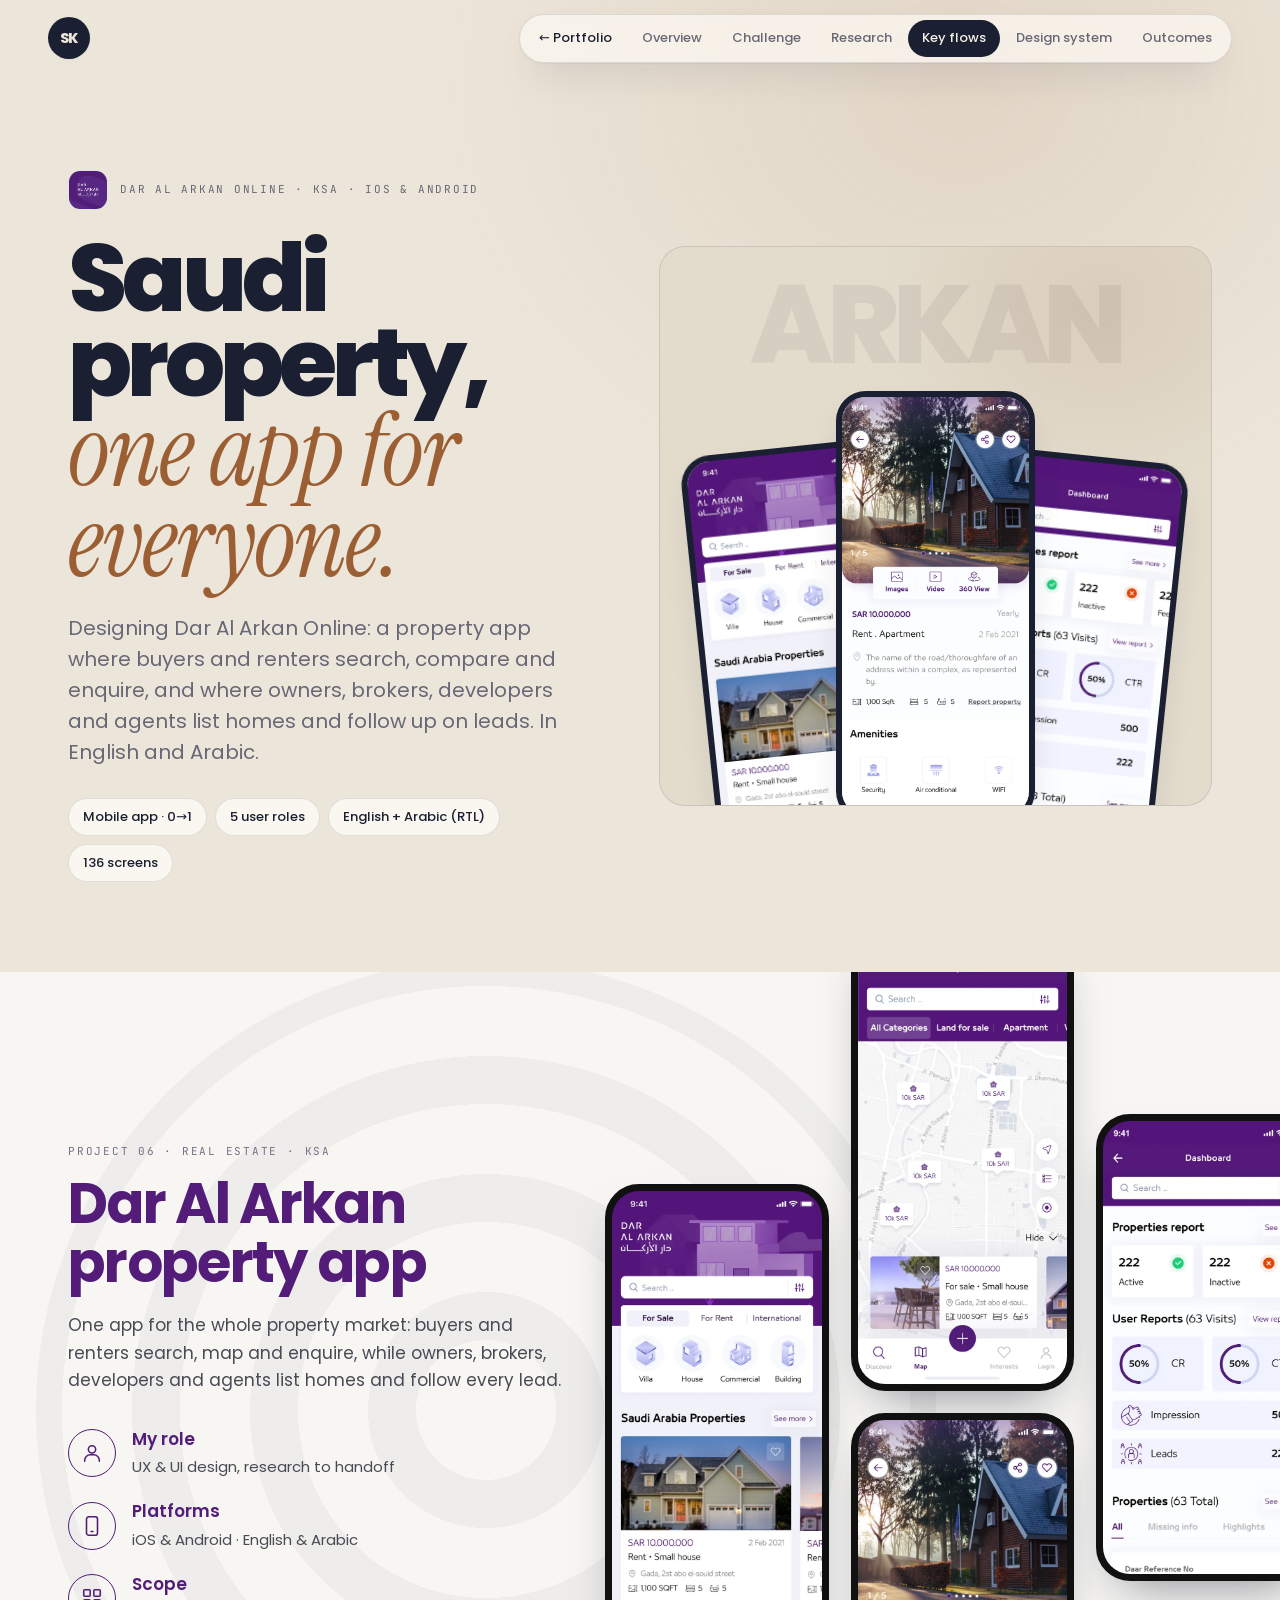
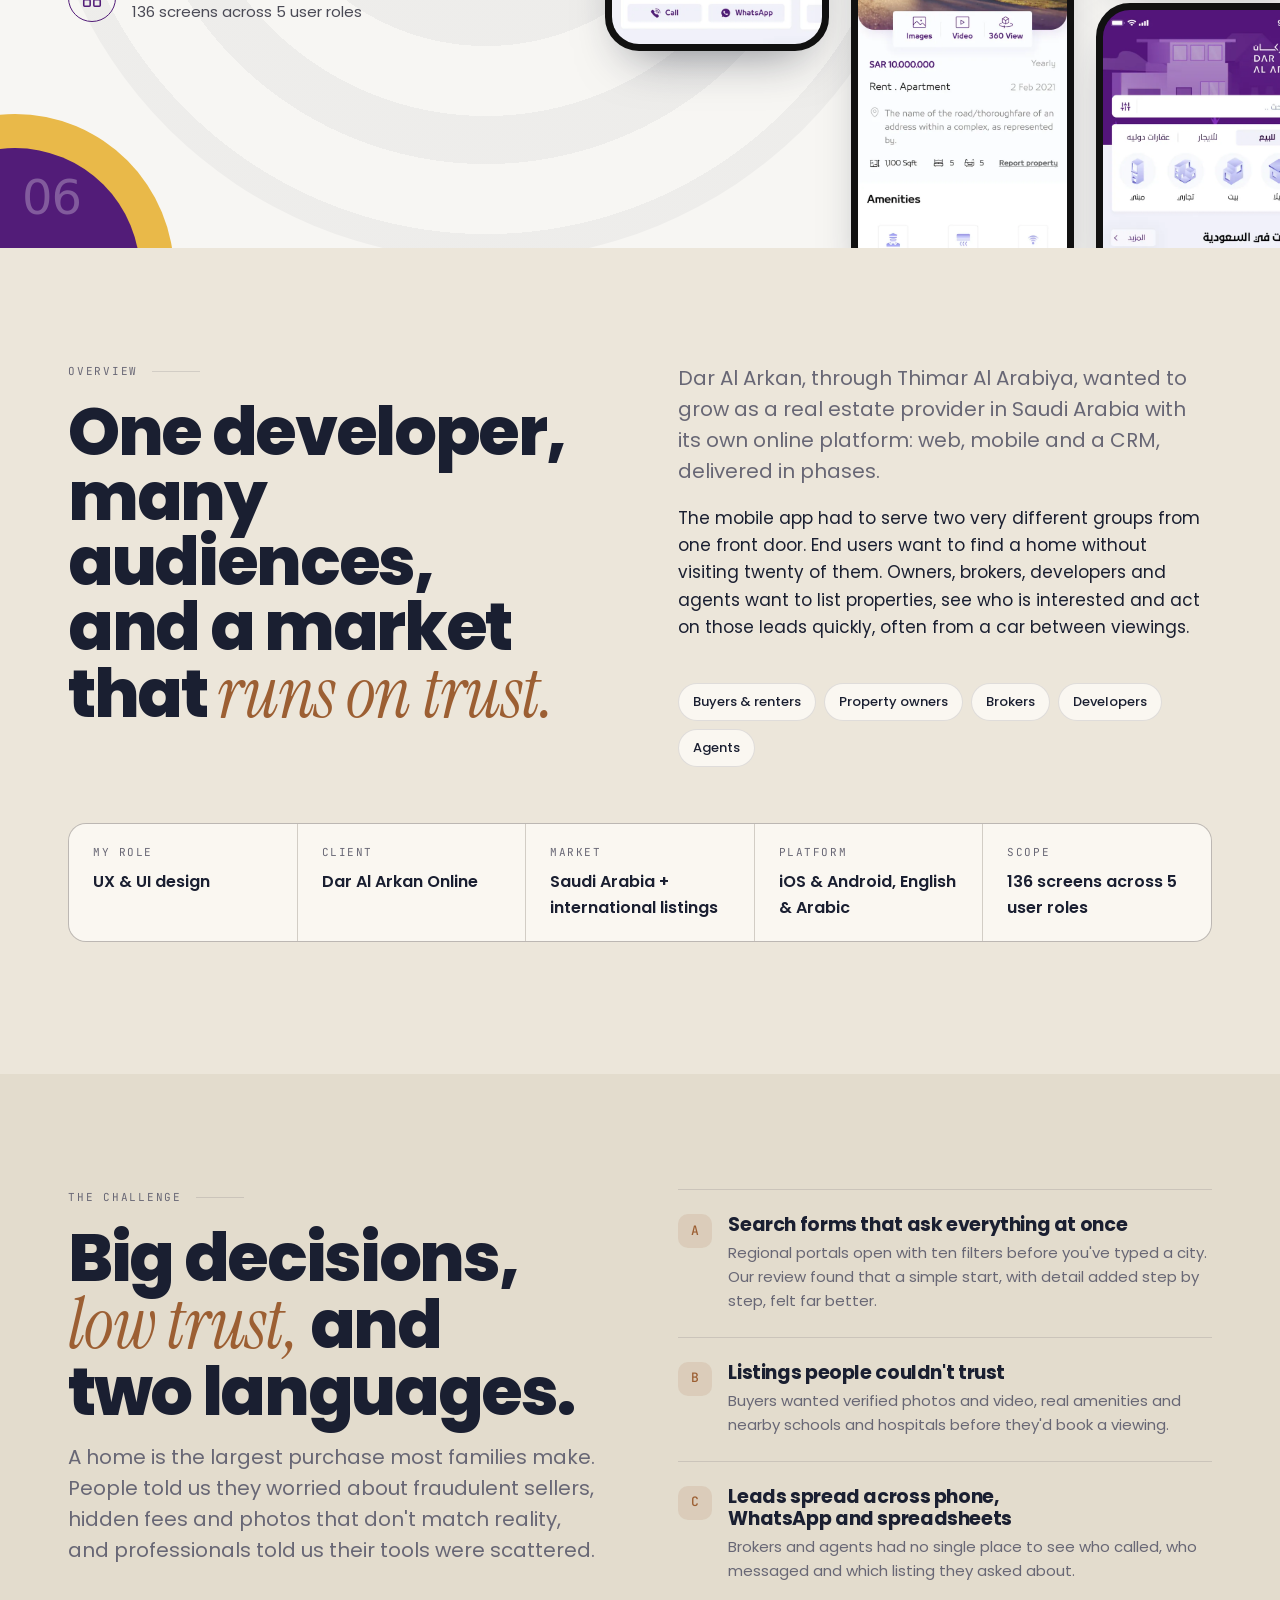
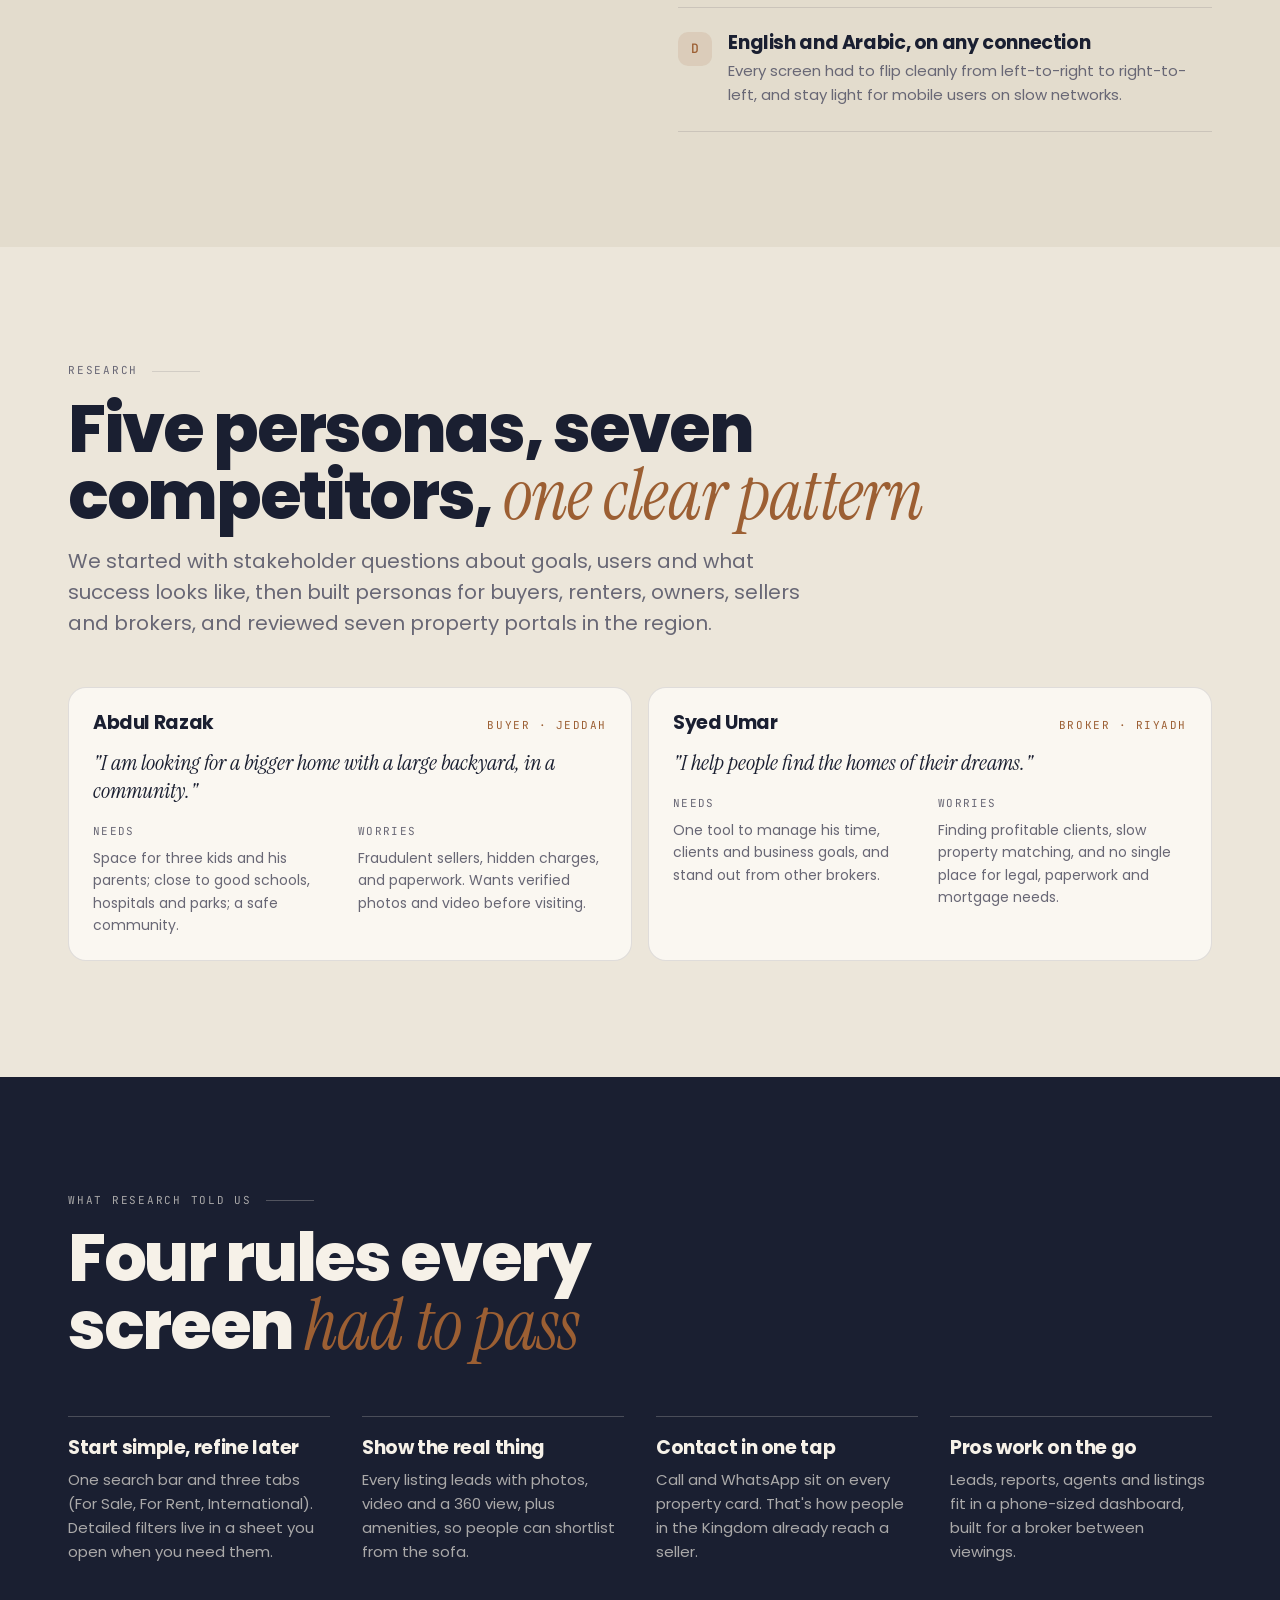
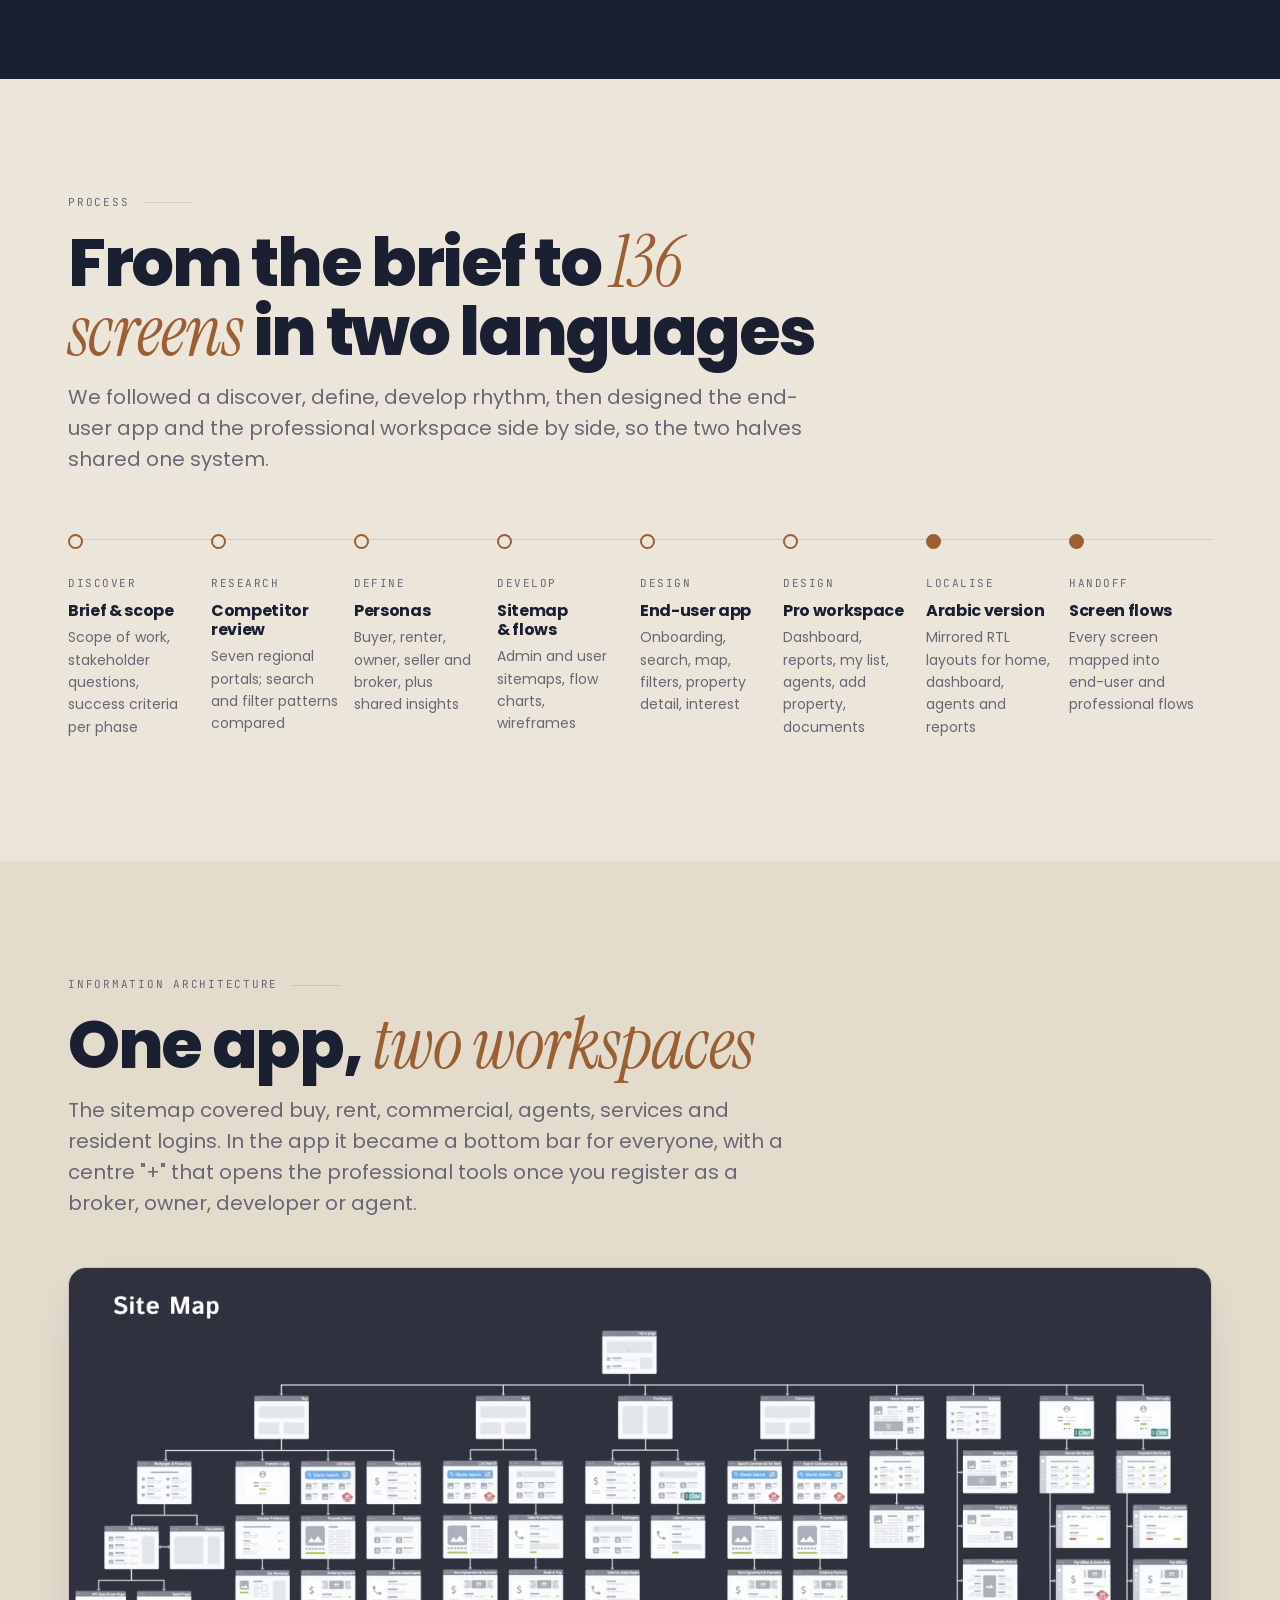
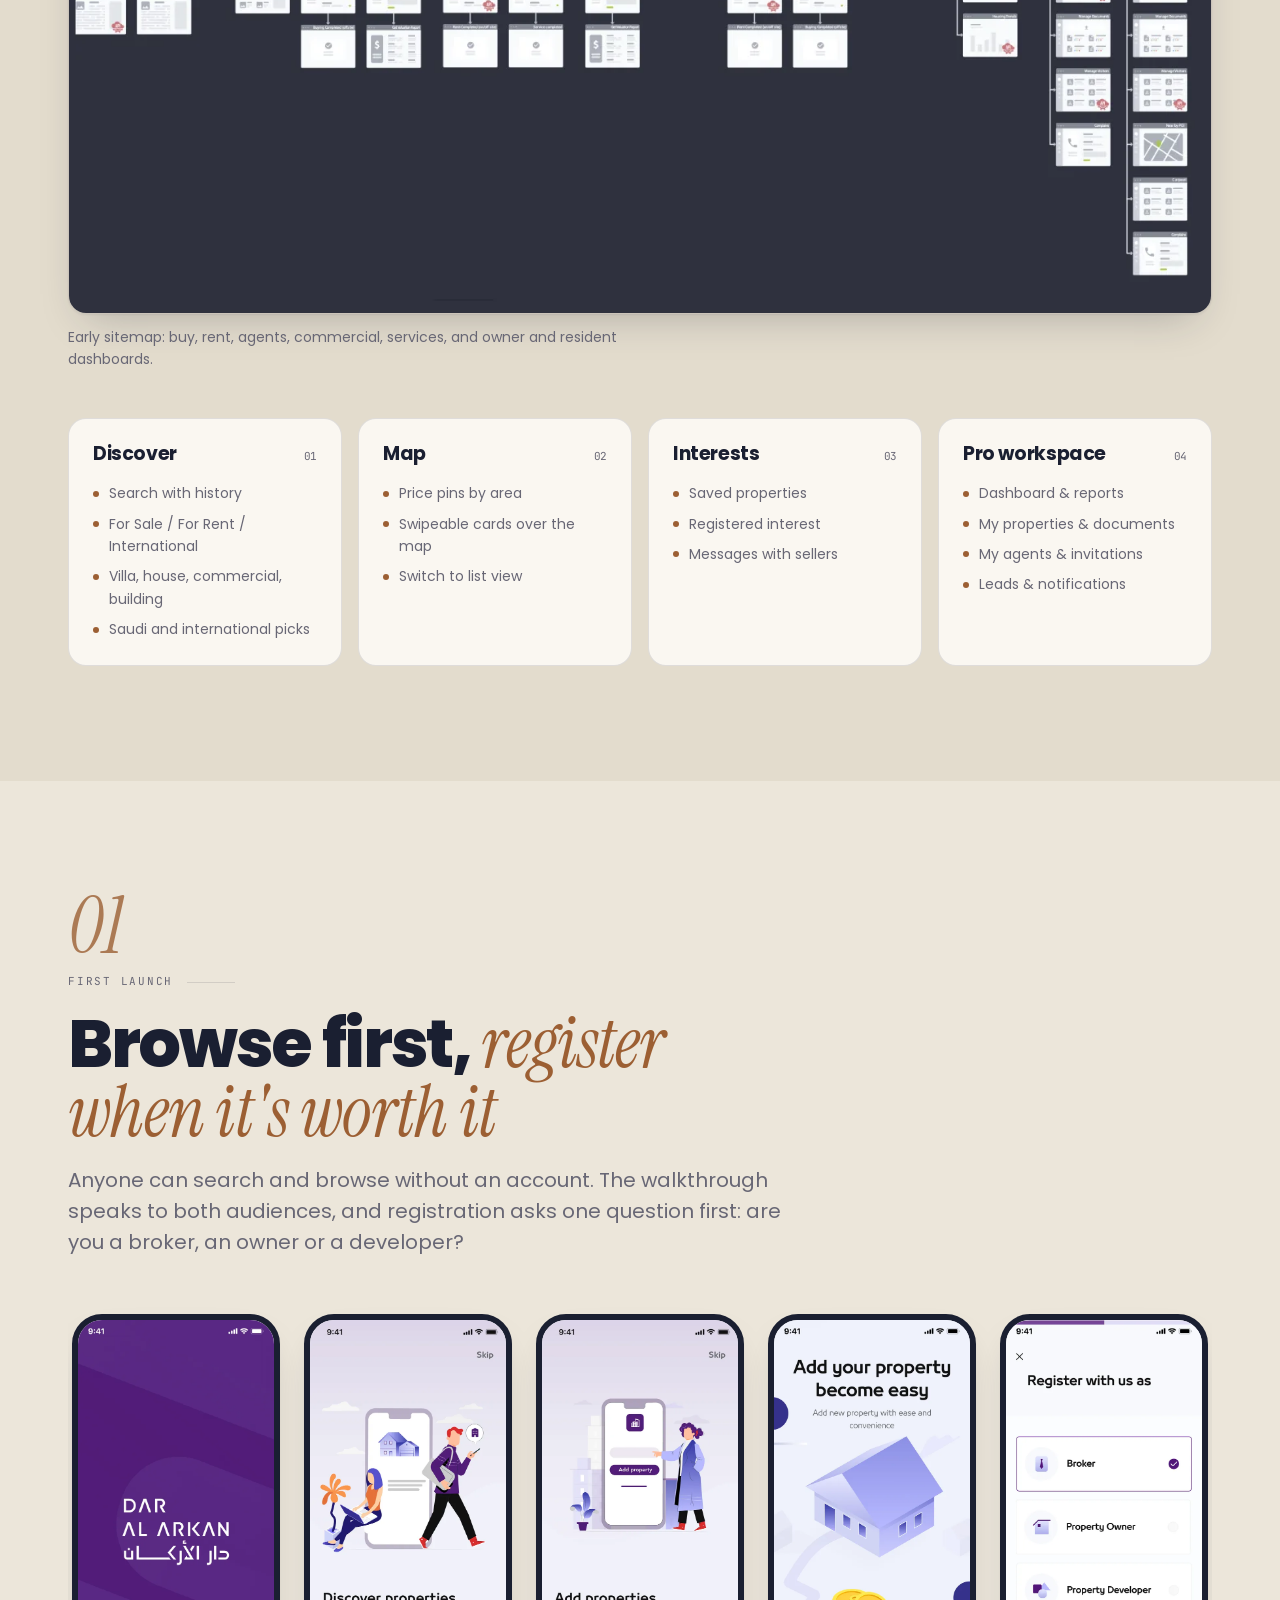
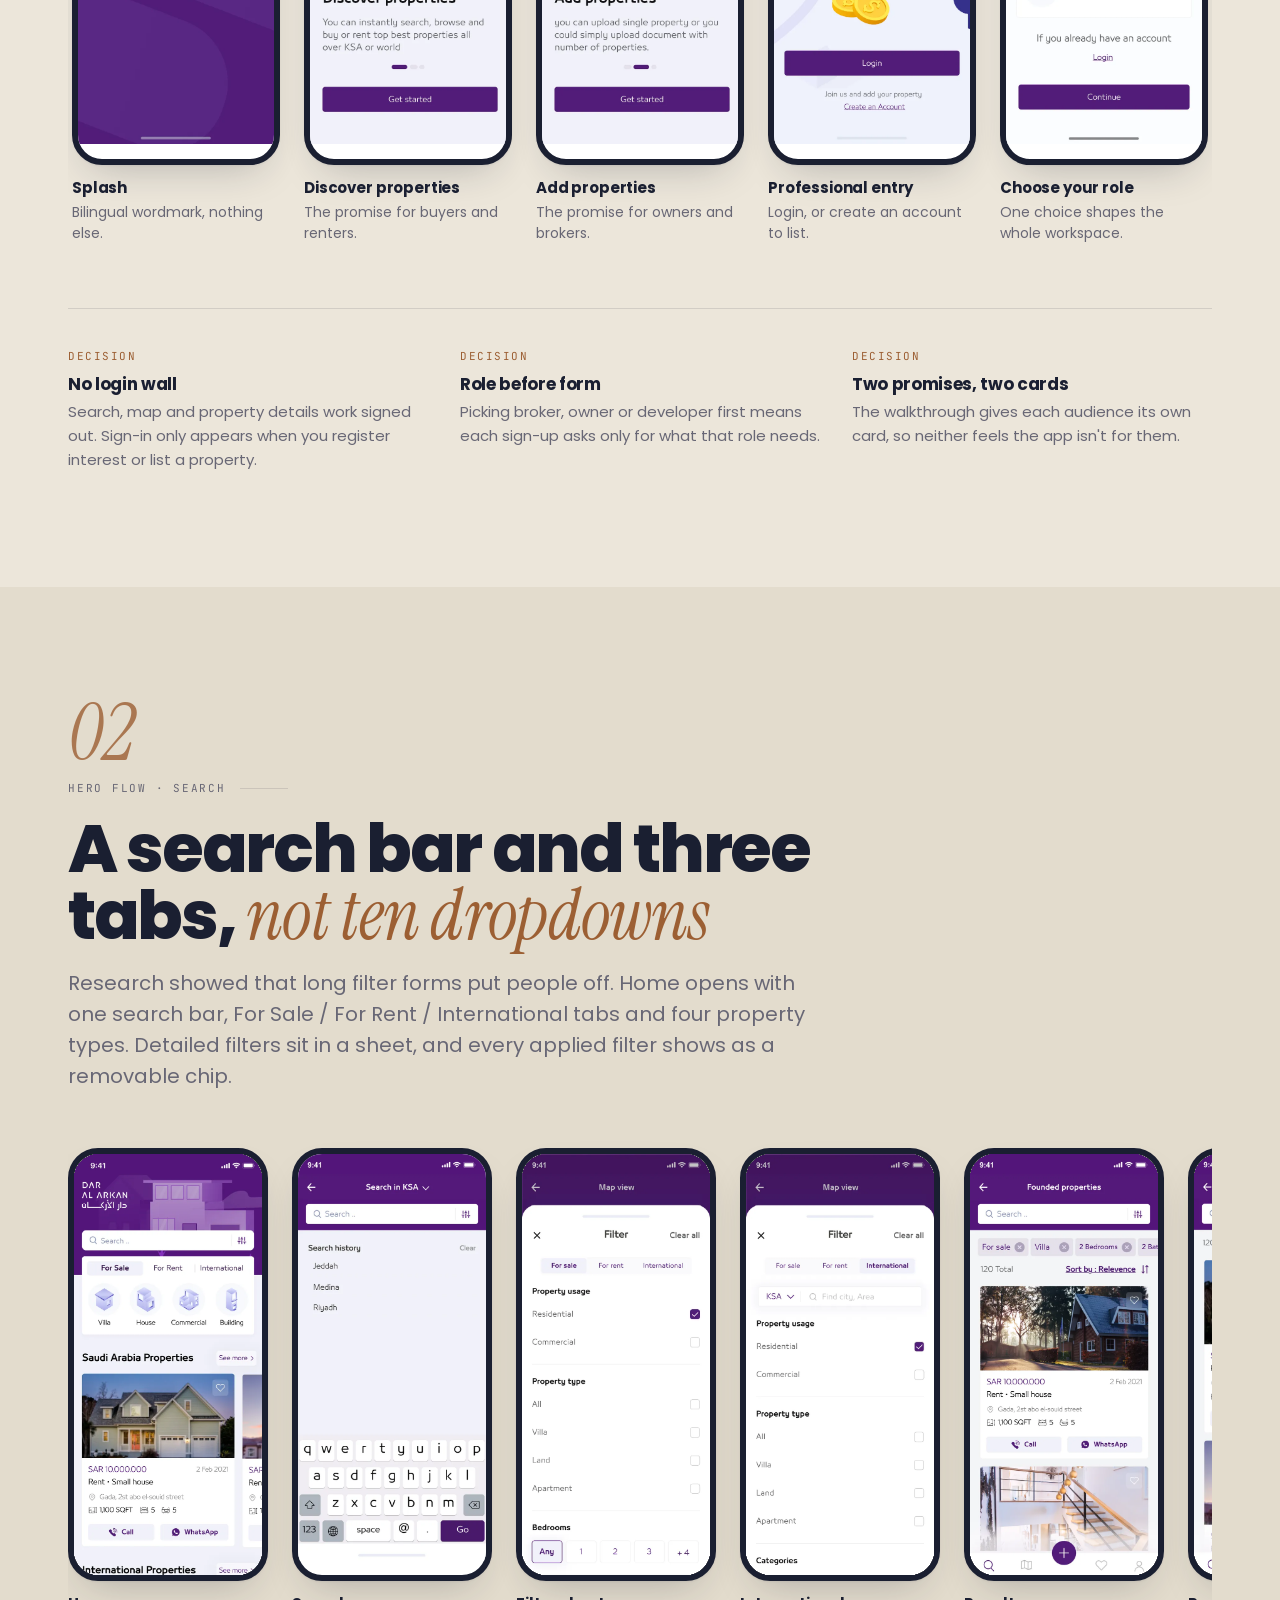
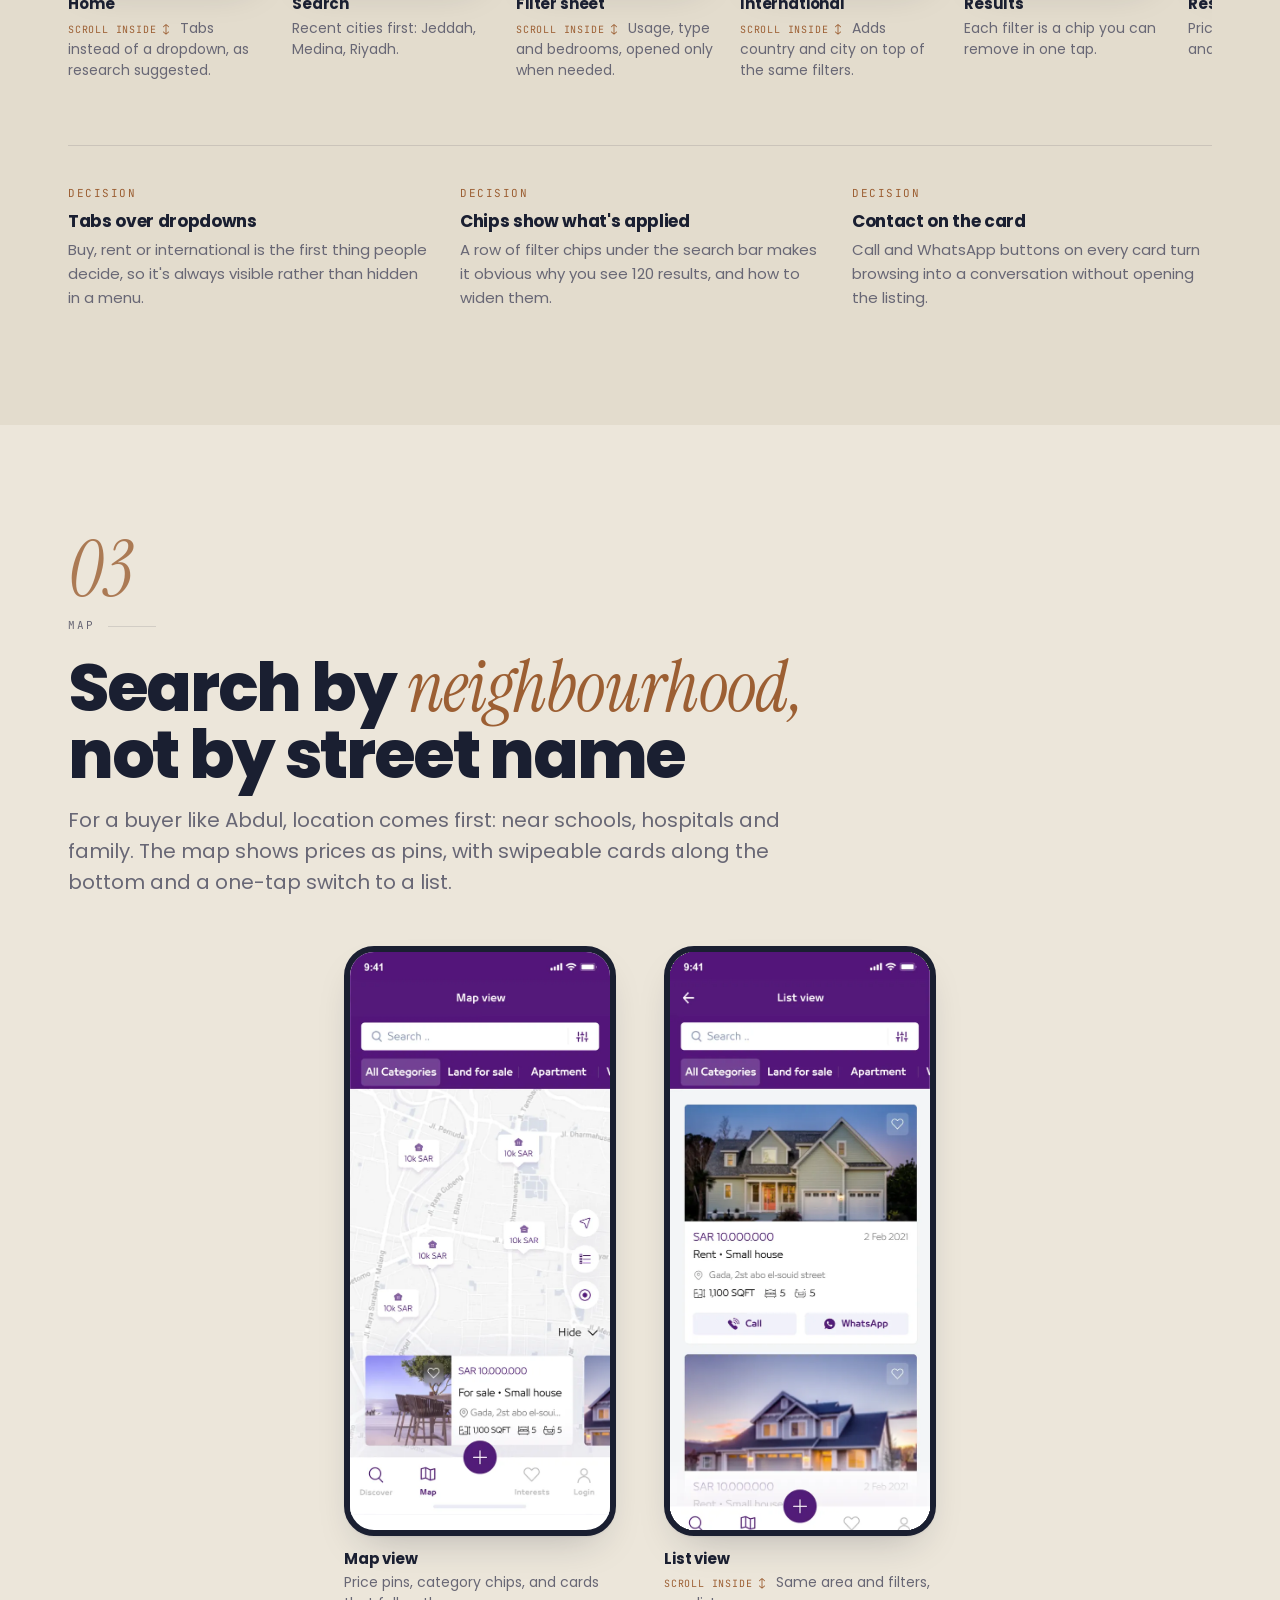
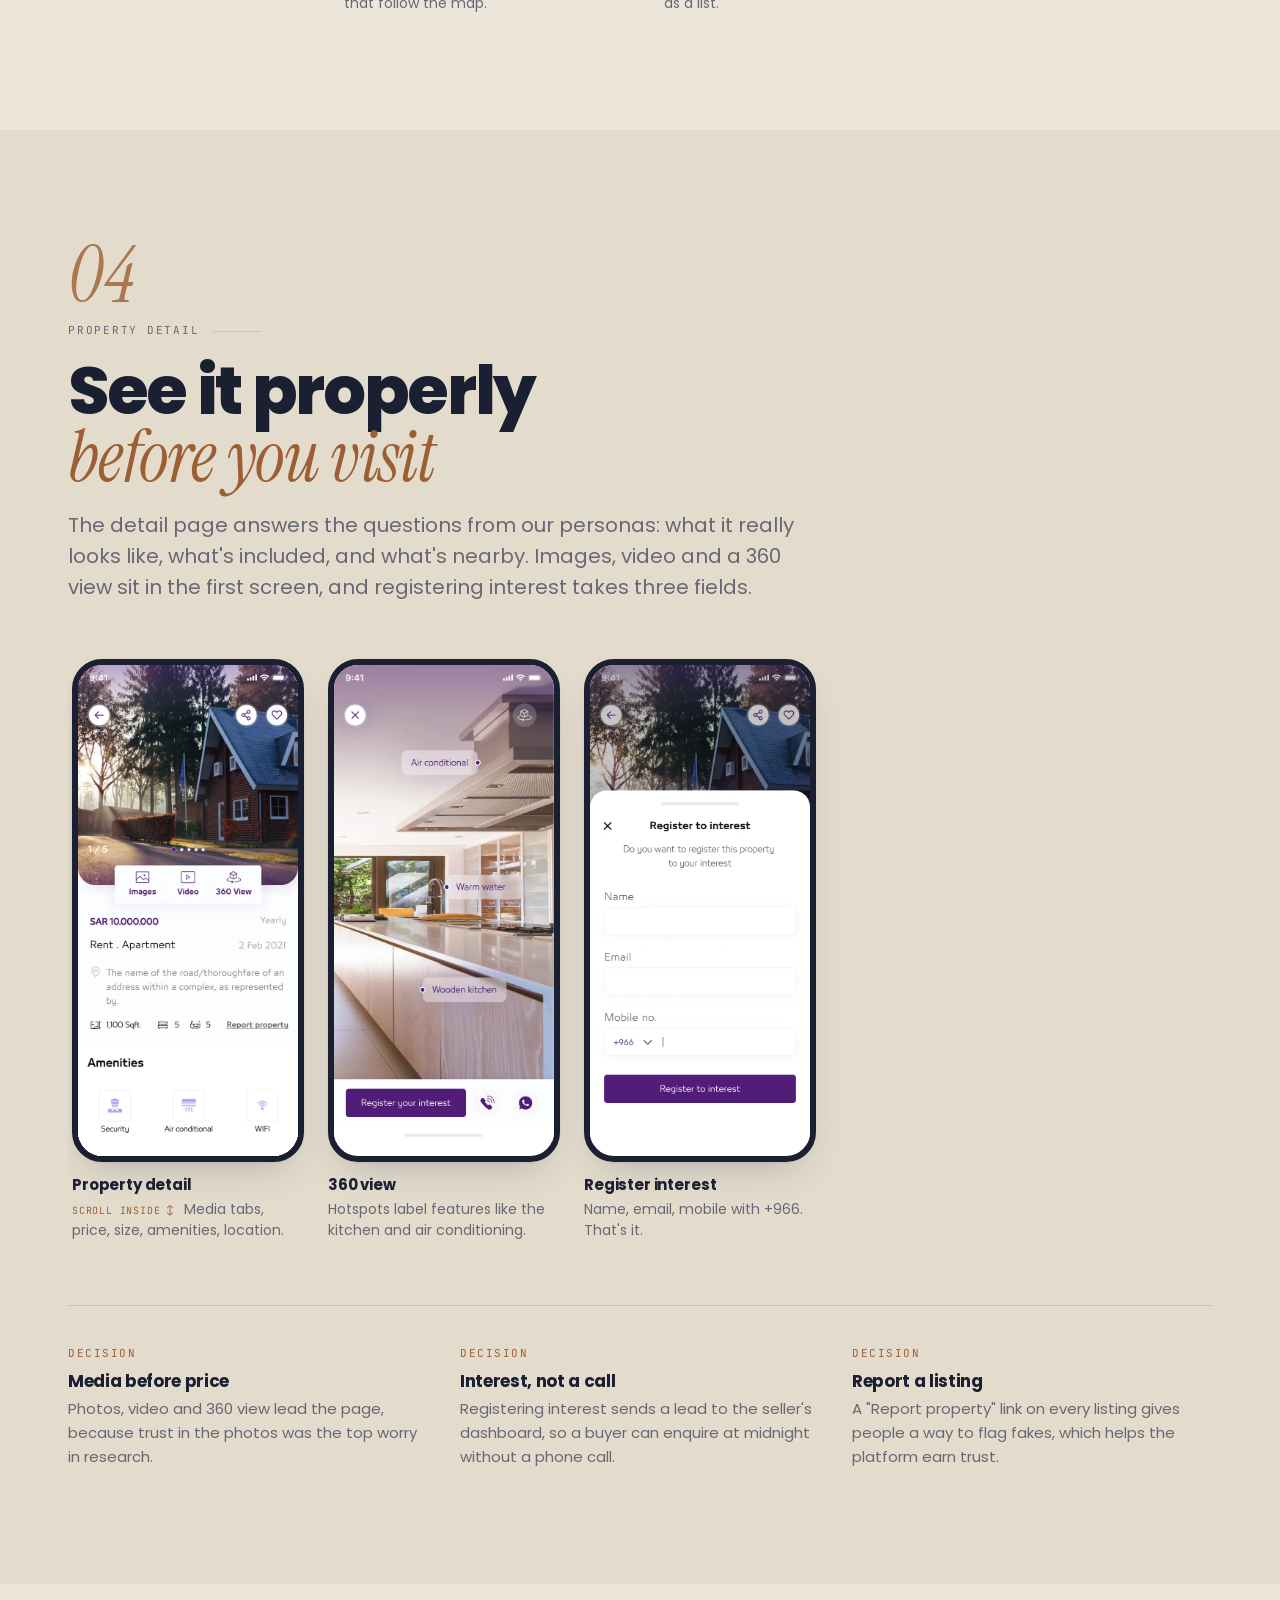
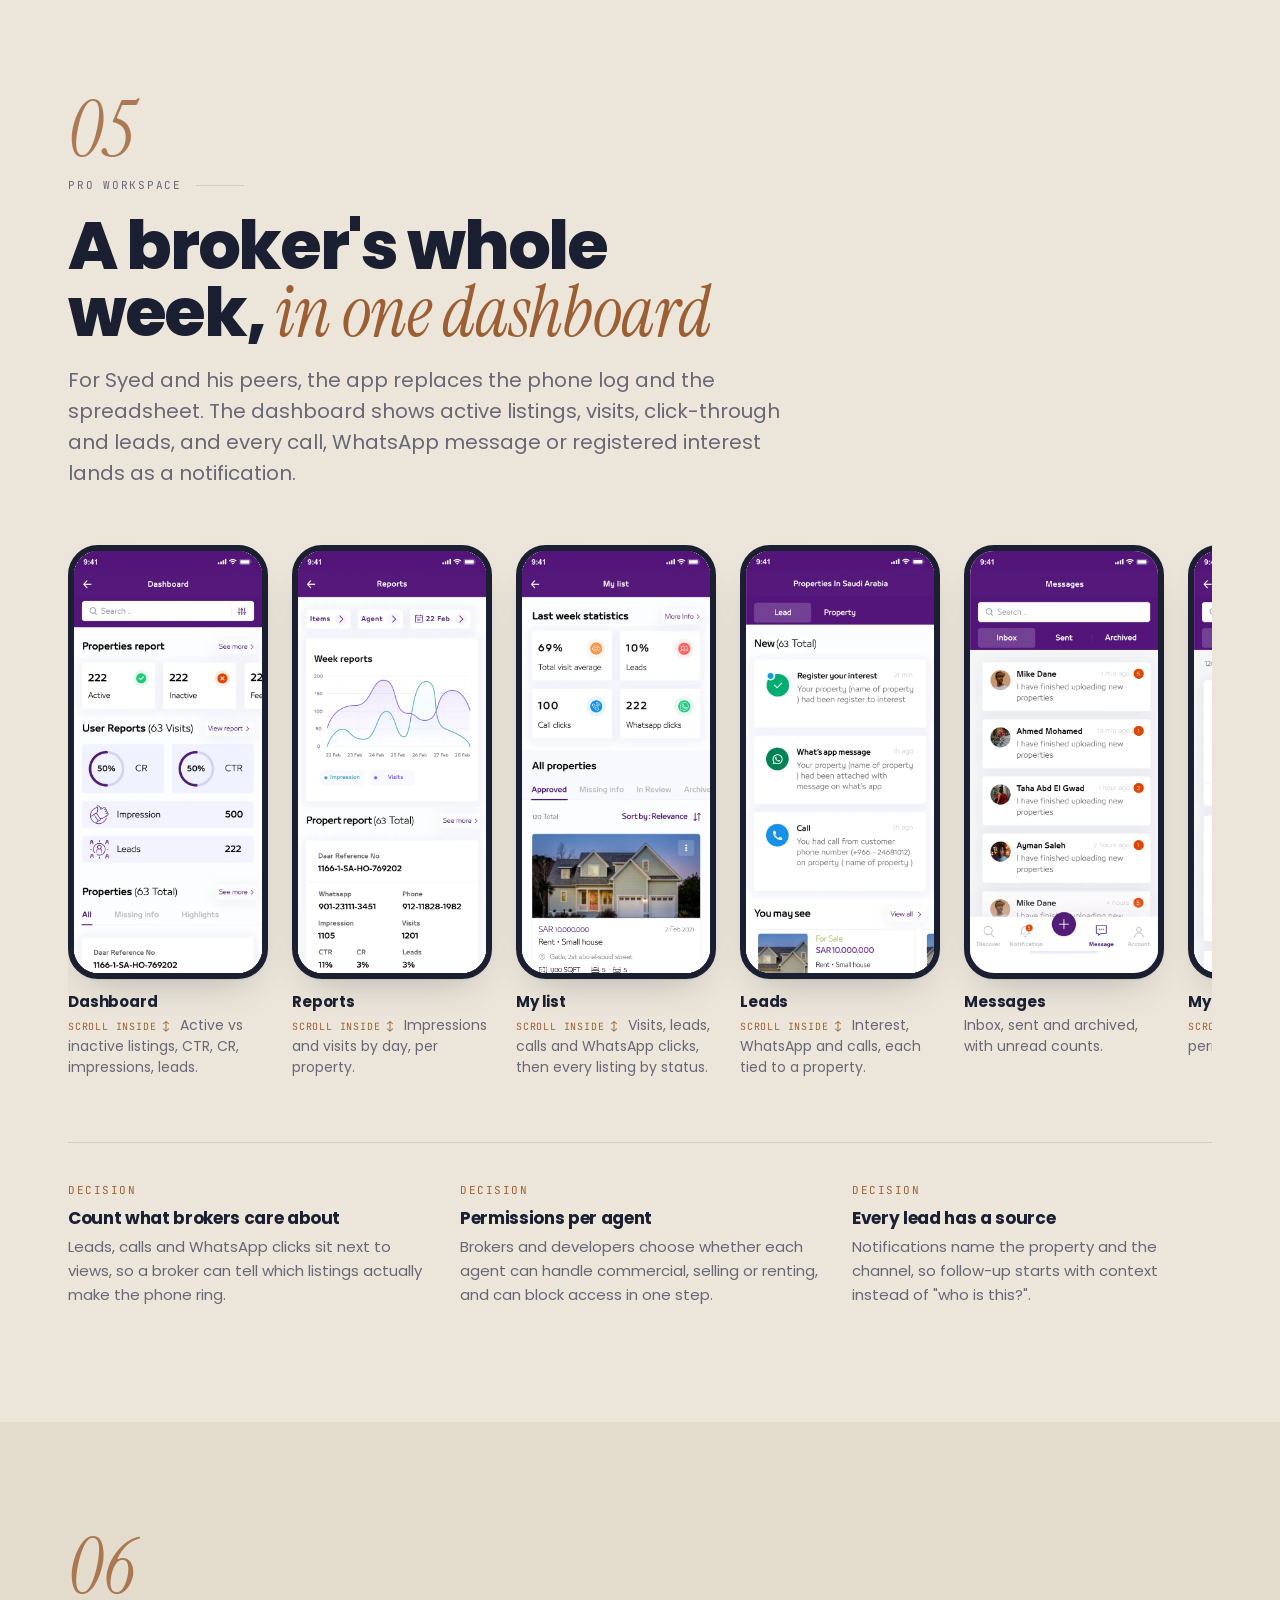
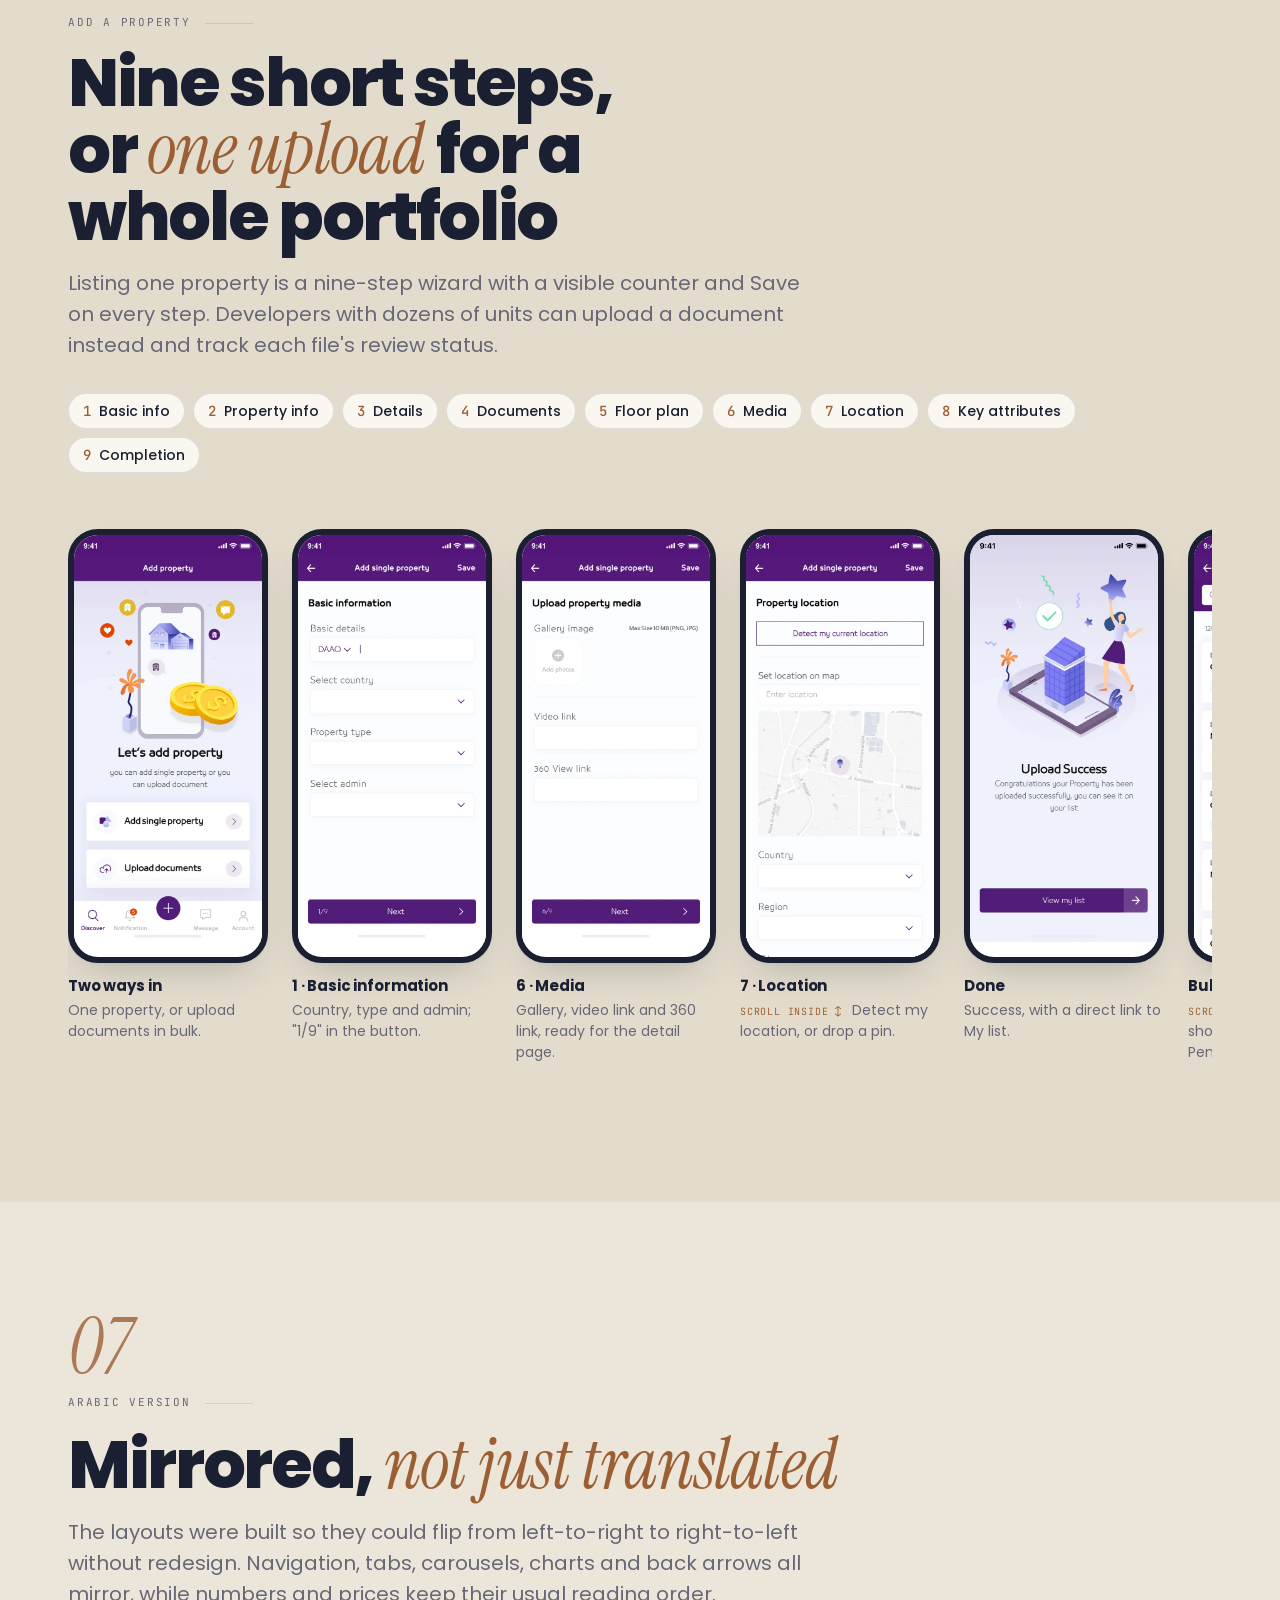
==== commit 010a446c: "Add project intro showcase to the Dar Al Arkan case study Title, summary and role/platform/scope row" ====
--- a/daa.html
+++ b/daa.html
@@ -26,6 +26,31 @@
     .sitemap-cap{font-size:14px;color:var(--muted);margin-top:12px}
     .roles{display:flex;flex-wrap:wrap;gap:8px;margin-top:24px}
     .rtl-label{font-family:var(--f-mono);font-size:11px;letter-spacing:.14em;color:var(--accent)}
+
+    /* Showcase intro (project-title style) */
+    .showcase{position:relative;overflow:hidden;background:#F7F6F3;color:#1A1F31;padding-block:clamp(64px,8vw,104px) clamp(120px,12vw,170px)}
+    .showcase .wrap{display:grid;grid-template-columns:minmax(0,.9fr) minmax(0,1.1fr);gap:40px;align-items:center;position:relative;z-index:1}
+    .showcase .rings{position:absolute;left:38%;top:50%;width:900px;height:900px;transform:translate(-50%,-50%);border-radius:50%;
+      background:repeating-radial-gradient(circle,transparent 0 70px,rgba(26,31,49,.045) 70px 118px);pointer-events:none}
+    .showcase .arc{position:absolute;left:-110px;bottom:-150px;width:250px;height:250px;border-radius:50%;background:#521C78;box-shadow:0 0 0 34px #E9B949;pointer-events:none}
+    .showcase .num{position:absolute;left:22px;bottom:12px;font-size:48px;font-weight:300;color:rgba(255,255,255,.28);letter-spacing:-.02em;z-index:1}
+    .showcase .kicker{font-family:var(--f-mono);font-size:11px;letter-spacing:.16em;text-transform:uppercase;color:#7A6F86}
+    .showcase h2{font-size:clamp(34px,4.4vw,56px);font-weight:700;color:#521C78;letter-spacing:-.03em;line-height:1.05;margin-top:14px}
+    .showcase .sum{font-size:17px;line-height:1.6;color:#4A4A55;margin-top:20px;max-width:46ch}
+    .showcase .meta{display:grid;gap:18px;margin-top:32px}
+    .showcase .meta>div{display:flex;gap:16px;align-items:center}
+    .showcase .meta .ic{width:48px;height:48px;flex:none;border-radius:50%;border:1.5px solid #521C78;display:grid;place-items:center;color:#521C78}
+    .showcase .meta .ic svg{width:22px;height:22px;fill:none;stroke:currentColor;stroke-width:1.7;stroke-linecap:round;stroke-linejoin:round}
+    .showcase .meta b{display:block;font-size:17px;color:#521C78;font-weight:600}
+    .showcase .meta span{font-size:15px;color:#4A4A55}
+    .collage{display:grid;grid-template-columns:repeat(3,minmax(0,1fr));gap:22px;height:620px;margin-right:calc(-1 * var(--gutter) - 60px)}
+    .collage .col{display:flex;flex-direction:column;gap:22px}
+    .collage .col:nth-child(1){padding-top:110px}
+    .collage .col:nth-child(2){margin-top:-150px}
+    .collage .col:nth-child(3){padding-top:40px}
+    .collage .pf{border:7px solid #111;border-radius:34px;overflow:hidden;background:#111;box-shadow:0 24px 50px -24px rgba(26,31,49,.55);aspect-ratio:393/820;flex:none}
+    .collage .pf img{display:block;width:100%;height:100%;object-fit:cover;object-position:top}
+    @media (max-width:860px){.showcase .wrap{grid-template-columns:1fr}.collage{height:460px;margin-right:calc(-1 * var(--gutter) - 40px)}}
     @media (max-width:720px){.personas{grid-template-columns:1fr}.persona dl{grid-template-columns:1fr}}
   </style>
 </head>
@@ -63,6 +88,28 @@
     </div>
   </header>
 
+  <!-- SHOWCASE -->
+  <section class="showcase" aria-label="Project summary">
+    <div class="rings" aria-hidden="true"></div><div class="arc" aria-hidden="true"></div><span class="num" aria-hidden="true">06</span>
+    <div class="wrap">
+      <div>
+        <div class="kicker">Project 06 · Real estate · KSA</div>
+        <h2>Dar Al Arkan property app</h2>
+        <p class="sum">One app for the whole property market: buyers and renters search, map and enquire, while owners, brokers, developers and agents list homes and follow every lead.</p>
+        <div class="meta">
+          <div><span class="ic"><svg viewBox="0 0 24 24"><circle cx="12" cy="8" r="4"/><path d="M4 21v-1a6 6 0 0 1 6-6h4a6 6 0 0 1 6 6v1"/></svg></span><div><b>My role</b><span>UX &amp; UI design, research to handoff</span></div></div>
+          <div><span class="ic"><svg viewBox="0 0 24 24"><rect x="6" y="2" width="12" height="20" rx="2.5"/><path d="M11 18h2"/></svg></span><div><b>Platforms</b><span>iOS &amp; Android · English &amp; Arabic</span></div></div>
+          <div><span class="ic"><svg viewBox="0 0 24 24"><rect x="3" y="3" width="7" height="7" rx="1"/><rect x="14" y="3" width="7" height="7" rx="1"/><rect x="3" y="14" width="7" height="7" rx="1"/><rect x="14" y="14" width="7" height="7" rx="1"/></svg></span><div><b>Scope</b><span>136 screens across 5 user roles</span></div></div>
+        </div>
+      </div>
+      <div class="collage" aria-hidden="true">
+        <div class="col"><div class="pf"><img src="img/daa/d06.webp" alt=""></div></div>
+        <div class="col"><div class="pf"><img src="img/daa/d09.webp" alt=""></div><div class="pf"><img src="img/daa/d14.webp" alt=""></div></div>
+        <div class="col"><div class="pf"><img src="img/daa/d17.webp" alt=""></div><div class="pf"><img src="img/daa/d30.webp" alt=""></div></div>
+      </div>
+    </div>
+  </section>
+
   <!-- OVERVIEW -->
   <section id="overview">
     <div class="wrap two">
